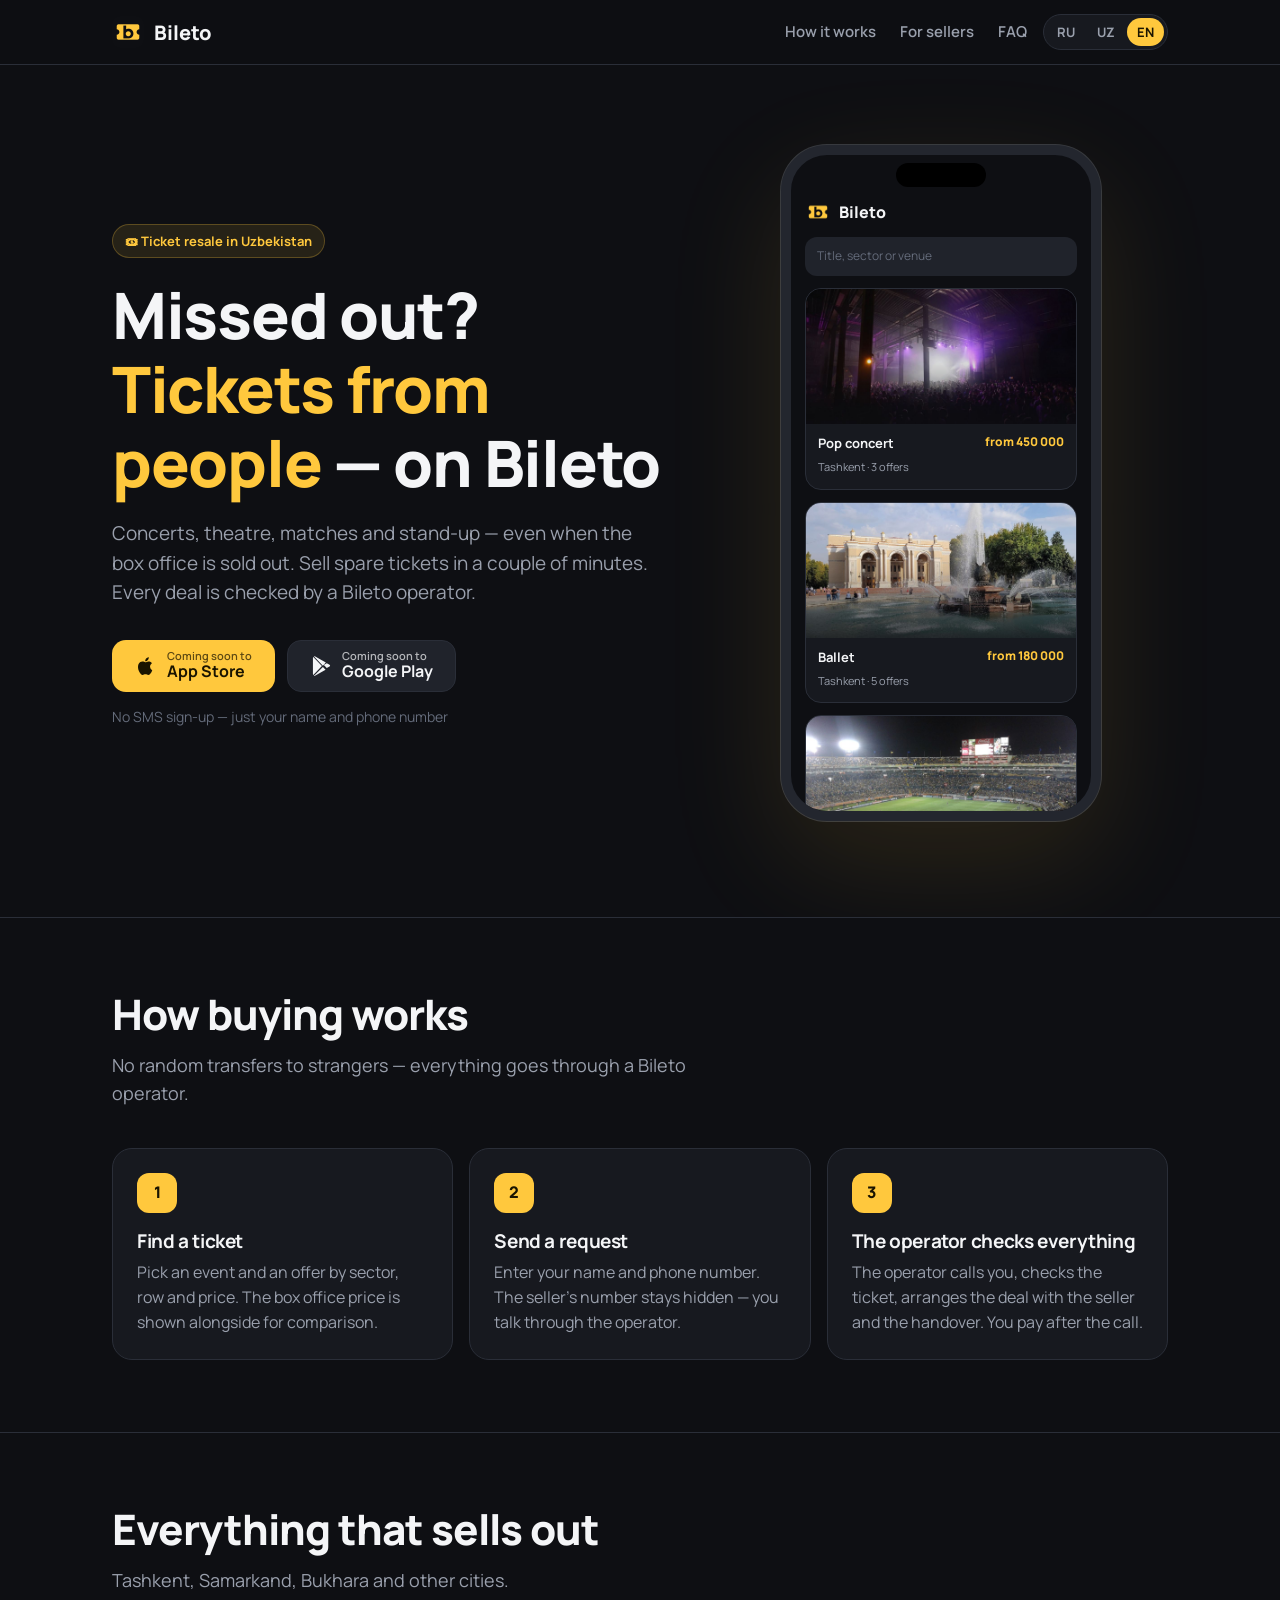
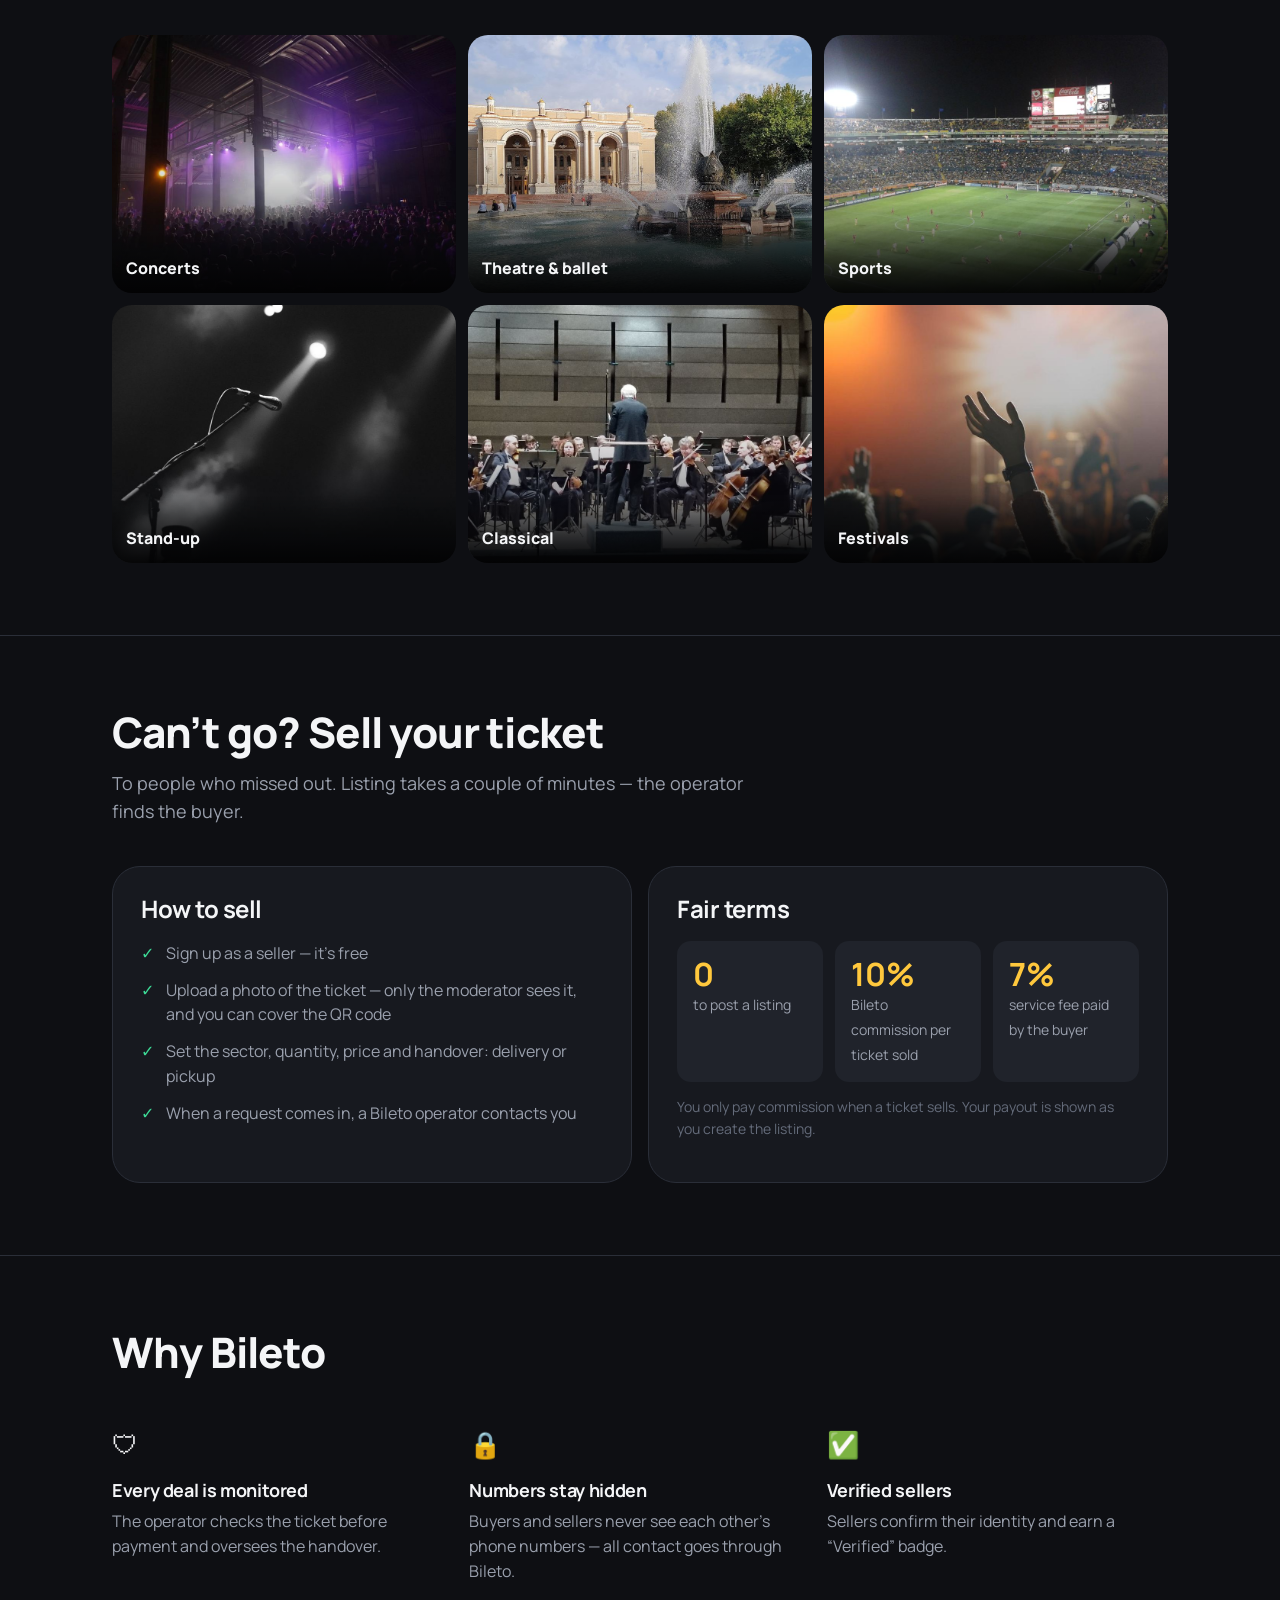
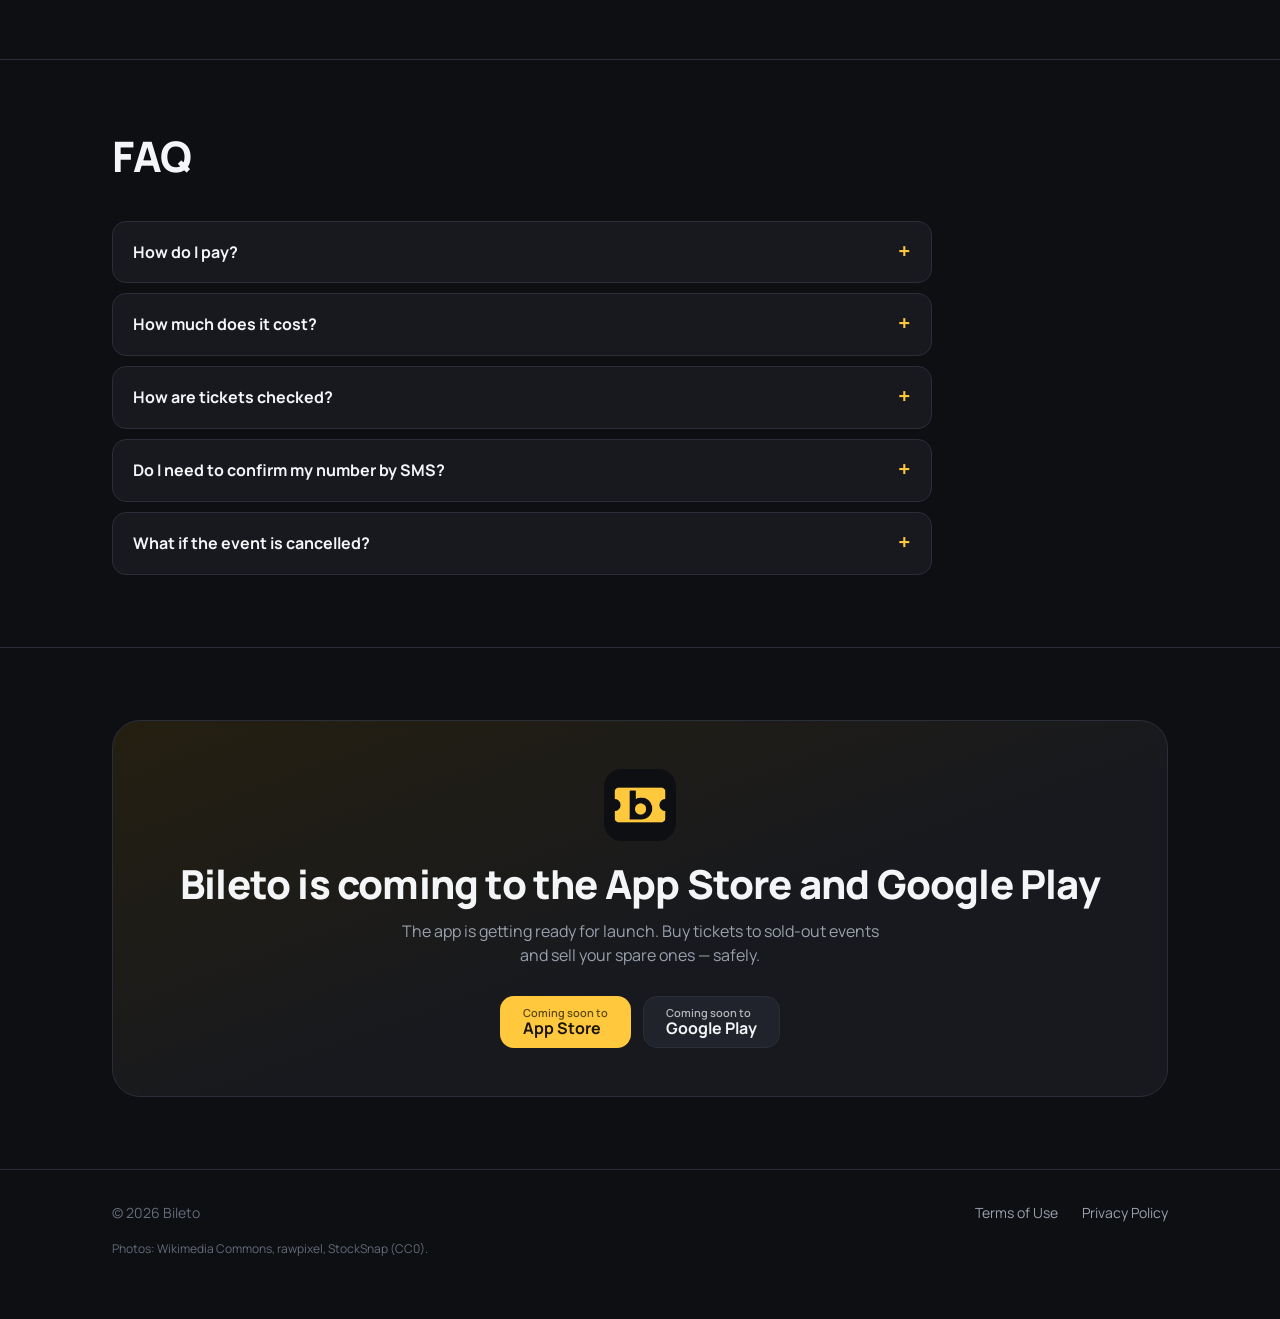
==== index.html @ 77dcf723 "Bileto landing page: RU/UZ/EN, legal pages Co-Authored-By: Claude Opus 5.5 <noreply@anthropic.com>" ====
<!doctype html>
<html lang="ru">
<head>
<meta charset="utf-8">
<meta name="viewport" content="width=device-width, initial-scale=1">
<title>Bileto — билеты от людей на раскупленные события</title>
<meta name="description" content="Bileto — площадка для перепродажи билетов на концерты, спектакли и матчи в Узбекистане. Каждую сделку проверяет оператор.">
<meta name="theme-color" content="#0e0f13">
<meta property="og:title" content="Bileto — билеты от людей">
<meta property="og:description" content="Купите билет на раскупленное событие или продайте лишний. Каждую сделку проверяет оператор Bileto.">
<meta property="og:image" content="assets/icon.png">
<link rel="icon" href="assets/favicon.png">
<link rel="apple-touch-icon" href="assets/logo-256.png">
<link rel="preconnect" href="https://fonts.googleapis.com">
<link rel="preconnect" href="https://fonts.gstatic.com" crossorigin>
<link href="https://fonts.googleapis.com/css2?family=Manrope:wght@500;600;700;800&display=swap" rel="stylesheet">
<link rel="stylesheet" href="styles.css">
</head>
<body>

<header class="nav"><div class="wrap nav-in">
  <a class="brand" href="#"><img src="assets/logo-256.png" alt="" width="32" height="32">Bileto</a>
  <nav class="nav-links">
    <a href="#how" data-i18n="navHow">Как это работает</a>
    <a href="#sell" data-i18n="navSell">Продавцам</a>
    <a href="#faq" data-i18n="navFaq">Вопросы</a>
  </nav>
  <div class="langs" role="group" aria-label="Language">
    <button data-lang="ru">RU</button><button data-lang="uz">UZ</button><button data-lang="en">EN</button>
  </div>
</div></header>

<main>
<div class="hero"><div class="wrap hero-grid">
  <div>
    <span class="eyebrow" data-i18n="eyebrow">🎟 Перепродажа билетов в Узбекистане</span>
    <h1 data-i18n-html="h1">Не успели купить? <em>Билеты от людей</em> — на Bileto</h1>
    <p class="lead" data-i18n="lead">Концерты, спектакли, матчи и стендап — даже когда в кассе sold out. Продавайте лишние билеты за пару минут. Каждую сделку проверяет оператор Bileto.</p>
    <div class="cta-row">
      <a class="btn btn-primary" href="#download">
        <svg viewBox="0 0 24 24" fill="currentColor" aria-hidden="true"><path d="M16.4 12.6c0-2.4 2-3.6 2.1-3.7-1.1-1.7-2.9-1.9-3.5-1.9-1.5-.2-2.9.9-3.7.9-.8 0-1.9-.9-3.2-.8-1.6 0-3.1 1-4 2.4-1.7 3-.4 7.4 1.2 9.8.8 1.2 1.8 2.5 3 2.4 1.2 0 1.7-.8 3.1-.8 1.5 0 1.9.8 3.2.8s2.1-1.2 2.9-2.4c.9-1.4 1.3-2.7 1.3-2.8-.1 0-2.4-.9-2.4-3.9zM14 5.4c.7-.8 1.1-1.9 1-3-1 0-2.1.7-2.8 1.5-.6.7-1.2 1.8-1 2.9 1.1.1 2.1-.6 2.8-1.4z"/></svg>
        <span class="store"><small data-i18n="soon">Скоро в</small>App Store</span>
      </a>
      <a class="btn btn-ghost" href="#download">
        <svg viewBox="0 0 24 24" fill="currentColor" aria-hidden="true"><path d="M3.6 2.3c-.3.3-.4.7-.4 1.3v16.8c0 .5.1 1 .4 1.3l9.4-9.7-9.4-9.7zm10.5 10.8 2.9 3-11.6 6.6c-.5.3-1 .3-1.3.1l10-9.7zm4.2-4.2 3 1.7c.9.5.9 1.4 0 1.9l-3 1.7-3.2-3.3 3.2-2zM4.4 1.6c.4-.2.8-.2 1.3.1L17.3 8.3l-3.2 3.3-9.7-10z"/></svg>
        <span class="store"><small data-i18n="soon">Скоро в</small>Google Play</span>
      </a>
    </div>
    <p class="cta-note" data-i18n="ctaNote">Регистрация без SMS — только имя и номер телефона</p>
  </div>

  <div class="phone" aria-hidden="true">
    <div class="ph-top"><img src="assets/logo-256.png" alt="">Bileto</div>
    <div class="ph-search" data-i18n="phSearch">Название, сектор или площадка</div>
    <div class="ph-card"><img src="assets/covers/pop.jpg" alt=""><div><i data-i18n="phFrom1">от 450 000</i><b data-i18n="phCard1">Поп-концерт</b><span data-i18n="phMeta1">Ташкент · 3 предл.</span></div></div>
    <div class="ph-card"><img src="assets/covers/theatre.jpg" alt=""><div><i data-i18n="phFrom2">от 180 000</i><b data-i18n="phCard2">Балет</b><span data-i18n="phMeta2">Ташкент · 5 предл.</span></div></div>
    <div class="ph-card"><img src="assets/covers/football.jpg" alt=""><div><i data-i18n="phFrom3">от 120 000</i><b data-i18n="phCard3">Футбол</b><span data-i18n="phMeta3">Ташкент · 8 предл.</span></div></div>
  </div>
</div></div>

<section id="how"><div class="wrap">
  <div class="sec-head">
    <h2 data-i18n="howTitle">Как проходит покупка</h2>
    <p data-i18n="howText">Никаких переводов незнакомцам наугад — всё через оператора Bileto.</p>
  </div>
  <div class="steps">
    <div class="step"><h3 data-i18n="s1t">Найдите билет</h3><p data-i18n="s1p">Выберите событие и предложение по сектору, ряду и цене. Цена в кассе показана рядом — для сравнения.</p></div>
    <div class="step"><h3 data-i18n="s2t">Оставьте заявку</h3><p data-i18n="s2p">Укажите имя и номер телефона. Номер продавца скрыт — связь идёт через оператора.</p></div>
    <div class="step"><h3 data-i18n="s3t">Оператор всё проверит</h3><p data-i18n="s3p">Оператор позвонит, проверит билет, договорится с продавцом и организует передачу. Оплата — после звонка.</p></div>
  </div>
</div></section>

<section><div class="wrap">
  <div class="sec-head">
    <h2 data-i18n="evTitle">Всё, на что раскупают билеты</h2>
    <p data-i18n="evText">Ташкент, Самарканд, Бухара и другие города.</p>
  </div>
  <div class="events">
    <div class="ev"><img src="assets/covers/pop.jpg" alt="" loading="lazy"><span data-i18n="ev1">Концерты</span></div>
    <div class="ev"><img src="assets/covers/theatre.jpg" alt="" loading="lazy"><span data-i18n="ev2">Театр и балет</span></div>
    <div class="ev"><img src="assets/covers/football.jpg" alt="" loading="lazy"><span data-i18n="ev3">Спорт</span></div>
    <div class="ev"><img src="assets/covers/standup.jpg" alt="" loading="lazy"><span data-i18n="ev4">Стендап</span></div>
    <div class="ev"><img src="assets/covers/orchestra.jpg" alt="" loading="lazy"><span data-i18n="ev5">Классика</span></div>
    <div class="ev"><img src="assets/covers/festival.jpg" alt="" loading="lazy"><span data-i18n="ev6">Фестивали</span></div>
  </div>
</div></section>

<section id="sell"><div class="wrap">
  <div class="sec-head">
    <h2 data-i18n="sellTitle">Не можете пойти? Продайте билет</h2>
    <p data-i18n="sellText">Тем, кто не успел купить. Объявление — за пару минут, покупателей найдёт оператор.</p>
  </div>
  <div class="split">
    <div class="panel">
      <h3 data-i18n="sellHow">Как продать</h3>
      <ul class="checks">
        <li data-i18n="c1">Зарегистрируйтесь с ролью «продавец» — это бесплатно</li>
        <li data-i18n="c2">Загрузите фото билета — его видит только модератор, QR-код можно закрыть</li>
        <li data-i18n="c3">Укажите сектор, количество, цену и способ передачи: доставка или самовывоз</li>
        <li data-i18n="c4">Когда придёт заявка, оператор Bileto свяжется с вами</li>
      </ul>
    </div>
    <div class="panel">
      <h3 data-i18n="feeTitle">Честные условия</h3>
      <div class="fees">
        <div class="fee"><b>0</b><span data-i18n="fee0">за размещение объявления</span></div>
        <div class="fee"><b>10%</b><span data-i18n="fee1">комиссия Bileto с проданного билета</span></div>
        <div class="fee"><b>7%</b><span data-i18n="fee2">сервисный сбор с покупателя</span></div>
      </div>
      <p class="cta-note" data-i18n="feeNote">Комиссию платите, только если билет продан. Сумму к получению видно сразу при создании объявления.</p>
    </div>
  </div>
</div></section>

<section><div class="wrap">
  <div class="sec-head"><h2 data-i18n="trustTitle">Почему Bileto</h2></div>
  <div class="trust">
    <div><div class="ic">🛡</div><h3 data-i18n="t1t">Каждая сделка под контролем</h3><p data-i18n="t1p">Оператор проверяет билет до оплаты и сопровождает передачу.</p></div>
    <div><div class="ic">🔒</div><h3 data-i18n="t2t">Номера скрыты</h3><p data-i18n="t2p">Покупатель и продавец не видят телефоны друг друга — связь только через Bileto.</p></div>
    <div><div class="ic">✅</div><h3 data-i18n="t3t">Проверенные продавцы</h3><p data-i18n="t3p">Продавцы подтверждают личность и получают значок «Проверен».</p></div>
  </div>
</div></section>

<section id="faq"><div class="wrap">
  <div class="sec-head"><h2 data-i18n="faqTitle">Частые вопросы</h2></div>
  <div class="faq">
    <details><summary data-i18n="q1">Как оплатить билет?</summary><p data-i18n="a1">Оплата — вне приложения, после звонка оператора. Он сообщит сумму и способ оплаты.</p></details>
    <details><summary data-i18n="q2">Сколько стоит покупка?</summary><p data-i18n="a2">Цена билета, которую указал продавец, плюс сервисный сбор 7%. Итоговая сумма видна до отправки заявки.</p></details>
    <details><summary data-i18n="q3">Как билет проверяют?</summary><p data-i18n="a3">Продавец загружает фото билета для модератора, а оператор проверяет билет по каждой заявке до оплаты.</p></details>
    <details><summary data-i18n="q4">Нужно ли подтверждать номер по SMS?</summary><p data-i18n="a4">Нет. Для регистрации достаточно имени, номера телефона и роли — покупатель или продавец.</p></details>
    <details><summary data-i18n="q5">Что если событие отменят?</summary><p data-i18n="a5">За проведение, перенос и отмену мероприятия отвечает организатор. Подробности — в пользовательском соглашении.</p></details>
  </div>
</div></section>

<section id="download" class="final"><div class="wrap">
  <div class="panel">
    <img src="assets/logo-256.png" alt="">
    <h2 data-i18n="finalTitle">Bileto скоро в App Store и Google Play</h2>
    <p data-i18n="finalText">Приложение готовится к запуску. Покупайте билеты на раскупленные события и продавайте лишние — безопасно.</p>
    <div class="cta-row">
      <span class="btn btn-primary"><span class="store"><small data-i18n="soon">Скоро в</small>App Store</span></span>
      <span class="btn btn-ghost"><span class="store"><small data-i18n="soon">Скоро в</small>Google Play</span></span>
    </div>
  </div>
</div></section>
</main>

<footer><div class="wrap">
  <div class="foot">
    <span>© <span id="year">2026</span> Bileto</span>
    <span class="sp"></span>
    <a data-legal="terms" href="legal/terms.ru.html" data-i18n="terms">Пользовательское соглашение</a>
    <a data-legal="privacy" href="legal/privacy.ru.html" data-i18n="privacy">Политика конфиденциальности</a>
  </div>
  <p class="credits" data-i18n="credits">Фото: Wikimedia Commons, rawpixel, StockSnap (CC0).</p>
</div></footer>

<script src="i18n.js"></script>
</body>
</html>
---- styles.css ----
:root {
  --bg: #0e0f13;
  --surface: #17191f;
  --surface2: #20232b;
  --border: #2a2e38;
  --text: #f4f5f7;
  --dim: #9aa0ad;
  --muted: #646b7a;
  --accent: #ffc83d;
  --accent-text: #1a1400;
  --green: #3ddc97;
  --r-md: 14px;
  --r-lg: 20px;
  --r-xl: 28px;
  color-scheme: dark;
}

* { box-sizing: border-box; }
html { scroll-behavior: smooth; }
body {
  margin: 0;
  background: var(--bg);
  color: var(--text);
  font: 16px/1.55 'Manrope', system-ui, -apple-system, 'Segoe UI', Roboto, sans-serif;
  -webkit-font-smoothing: antialiased;
}
img { max-width: 100%; display: block; }
a { color: inherit; }
h1, h2, h3 { line-height: 1.15; margin: 0; letter-spacing: -0.02em; }

.wrap { width: 100%; max-width: 1120px; margin: 0 auto; padding: 0 16px; }
@media (min-width: 720px) { .wrap { padding: 0 32px; } }

/* nav */
.nav {
  position: sticky; top: 0; z-index: 10;
  background: rgba(14, 15, 19, 0.82);
  backdrop-filter: saturate(140%) blur(14px);
  -webkit-backdrop-filter: saturate(140%) blur(14px);
  border-bottom: 1px solid var(--border);
}
.nav-in { display: flex; align-items: center; gap: 16px; height: 64px; }
.brand { display: flex; align-items: center; gap: 10px; font-weight: 800; font-size: 20px; text-decoration: none; }
.brand img { width: 32px; height: 32px; border-radius: 8px; }
.nav-links { display: none; gap: 24px; margin-left: auto; }
.nav-links a { color: var(--dim); text-decoration: none; font-weight: 600; font-size: 15px; }
.nav-links a:hover { color: var(--text); }
.langs { display: flex; gap: 2px; margin-left: auto; background: var(--surface); border: 1px solid var(--border); border-radius: 999px; padding: 3px; }
.nav-links + .langs { margin-left: 0; }
.langs a, .langs button {
  font: inherit; font-size: 13px; font-weight: 700; color: var(--dim);
  background: none; border: 0; border-radius: 999px; padding: 4px 10px; cursor: pointer; text-decoration: none;
}
.langs [aria-current], .langs [aria-pressed='true'] { background: var(--accent); color: var(--accent-text); }
@media (min-width: 860px) { .nav-links { display: flex; } }

/* buttons */
.btn {
  display: inline-flex; align-items: center; justify-content: center; gap: 10px;
  min-height: 52px; padding: 0 22px; border-radius: var(--r-md);
  font-weight: 700; font-size: 16px; text-decoration: none; border: 1px solid transparent;
}
.btn-primary { background: var(--accent); color: var(--accent-text); }
.btn-primary:hover { filter: brightness(1.06); }
.btn-ghost { background: var(--surface2); color: var(--text); border-color: var(--border); }
.btn small { display: block; font-size: 11px; font-weight: 600; opacity: 0.7; line-height: 1.1; }
.btn .store { text-align: left; line-height: 1.2; }
.btn svg { width: 22px; height: 22px; flex: none; }

/* hero */
.hero { padding: 48px 0 64px; overflow: hidden; }
.hero-grid { display: grid; gap: 48px; align-items: center; }
@media (min-width: 900px) { .hero { padding: 80px 0 96px; } .hero-grid { grid-template-columns: 1.1fr 0.9fr; } }
.eyebrow {
  display: inline-flex; align-items: center; gap: 8px;
  font-size: 13px; font-weight: 700; color: var(--accent);
  background: rgba(255, 200, 61, 0.1); border: 1px solid rgba(255, 200, 61, 0.25);
  padding: 6px 12px; border-radius: 999px; margin-bottom: 20px;
}
.hero h1 { font-size: clamp(36px, 6.4vw, 64px); font-weight: 800; }
.hero h1 em { font-style: normal; color: var(--accent); }
.lead { color: var(--dim); font-size: clamp(17px, 2vw, 19px); margin: 20px 0 32px; max-width: 34em; }
.cta-row { display: flex; flex-wrap: wrap; gap: 12px; }
.cta-note { color: var(--muted); font-size: 14px; margin-top: 14px; }

/* phone mockup */
.phone {
  width: min(320px, 86vw); margin: 0 auto; aspect-ratio: 9 / 19;
  background: var(--bg); border: 10px solid #23262e; border-radius: 46px;
  box-shadow: 0 40px 120px rgba(255, 200, 61, 0.12), 0 0 0 1px #33373f;
  padding: 18px 14px; display: flex; flex-direction: column; gap: 12px; overflow: hidden; position: relative;
}
.phone::before { content: ''; position: absolute; top: 8px; left: 50%; translate: -50% 0; width: 90px; height: 24px; background: #000; border-radius: 99px; }
.ph-top { display: flex; align-items: center; gap: 8px; margin-top: 26px; font-weight: 800; }
.ph-top img { width: 26px; height: 26px; border-radius: 7px; }
.ph-search { background: var(--surface2); border-radius: 12px; padding: 10px 12px; font-size: 12px; color: var(--muted); }
.ph-card { border-radius: 16px; overflow: hidden; background: var(--surface); border: 1px solid var(--border); flex: none; }
.ph-card img { aspect-ratio: 16 / 8; object-fit: cover; width: 100%; }
.ph-card div { padding: 9px 12px 11px; }
.ph-card b { display: block; font-size: 13px; }
.ph-card span { font-size: 11px; color: var(--dim); }
.ph-card i { font-style: normal; color: var(--accent); font-weight: 800; font-size: 12px; float: right; }

/* sections */
section { padding: 72px 0; border-top: 1px solid var(--border); }
.sec-head { max-width: 640px; margin-bottom: 40px; }
.sec-head h2 { font-size: clamp(28px, 4vw, 42px); font-weight: 800; }
.sec-head p { color: var(--dim); font-size: 18px; margin: 14px 0 0; }

.steps { display: grid; gap: 16px; counter-reset: s; }
@media (min-width: 760px) { .steps { grid-template-columns: repeat(3, 1fr); } }
.step { background: var(--surface); border: 1px solid var(--border); border-radius: var(--r-lg); padding: 24px; }
.step::before {
  counter-increment: s; content: counter(s);
  display: grid; place-items: center; width: 40px; height: 40px; border-radius: 12px;
  background: var(--accent); color: var(--accent-text); font-weight: 800; margin-bottom: 18px;
}
.step h3 { font-size: 19px; margin-bottom: 8px; }
.step p { color: var(--dim); margin: 0; }

.split { display: grid; gap: 16px; }
@media (min-width: 860px) { .split { grid-template-columns: 1fr 1fr; } }
.panel { background: var(--surface); border: 1px solid var(--border); border-radius: var(--r-xl); padding: 28px; }
.panel h3 { font-size: 24px; margin-bottom: 18px; }
.checks { list-style: none; padding: 0; margin: 0 0 24px; display: grid; gap: 12px; }
.checks li { display: flex; gap: 12px; color: var(--dim); }
.checks li::before { content: '✓'; color: var(--green); font-weight: 800; flex: none; }
.fees { display: flex; gap: 12px; flex-wrap: wrap; }
.fee { flex: 1 1 140px; background: var(--surface2); border-radius: var(--r-md); padding: 16px; }
.fee b { display: block; font-size: 32px; color: var(--accent); line-height: 1.1; }
.fee span { color: var(--dim); font-size: 14px; }

.events { display: grid; gap: 12px; grid-template-columns: repeat(2, 1fr); }
@media (min-width: 760px) { .events { grid-template-columns: repeat(3, 1fr); } }
.ev { position: relative; border-radius: var(--r-lg); overflow: hidden; aspect-ratio: 4 / 3; background: var(--surface2); }
.ev img { width: 100%; height: 100%; object-fit: cover; }
.ev span {
  position: absolute; inset: auto 0 0 0; padding: 32px 14px 12px; font-weight: 800;
  background: linear-gradient(transparent, rgba(0, 0, 0, 0.8));
}

.trust { display: grid; gap: 16px; }
@media (min-width: 760px) { .trust { grid-template-columns: repeat(3, 1fr); } }
.trust div { padding: 4px 0; }
.trust h3 { font-size: 18px; margin-bottom: 8px; }
.trust p { color: var(--dim); margin: 0; }
.trust .ic { font-size: 26px; margin-bottom: 12px; }

.faq { display: grid; gap: 10px; max-width: 820px; }
.faq details { background: var(--surface); border: 1px solid var(--border); border-radius: var(--r-md); padding: 0 20px; }
.faq summary { cursor: pointer; font-weight: 700; padding: 18px 0; list-style: none; display: flex; justify-content: space-between; gap: 16px; }
.faq summary::after { content: '+'; color: var(--accent); font-size: 22px; line-height: 1; }
.faq details[open] summary::after { content: '−'; }
.faq summary::-webkit-details-marker { display: none; }
.faq p { color: var(--dim); margin: 0 0 18px; }

.final { text-align: center; }
.final .panel { padding: 48px 24px; background: linear-gradient(160deg, #241f10, var(--surface) 60%); }
.final img { width: 72px; height: 72px; border-radius: 18px; margin: 0 auto 20px; }
.final h2 { font-size: clamp(28px, 4vw, 40px); font-weight: 800; }
.final p { color: var(--dim); margin: 12px auto 28px; max-width: 30em; }
.final .cta-row { justify-content: center; }

footer { border-top: 1px solid var(--border); padding: 32px 0 48px; color: var(--muted); font-size: 14px; }
.foot { display: flex; flex-wrap: wrap; gap: 12px 24px; align-items: center; }
.foot a { color: var(--dim); text-decoration: none; }
.foot a:hover { color: var(--text); }
.foot .sp { flex: 1; }
.credits { margin-top: 16px; font-size: 12px; }

/* legal pages */
.legal .nav-in { flex-wrap: wrap; }
.legal-nav { display: flex; gap: 16px; margin-left: auto; }
.legal-nav a { color: var(--dim); text-decoration: none; font-weight: 600; font-size: 14px; }
.legal-nav [aria-current] { color: var(--accent); }
.legal-nav + .langs { margin-left: 0; }
@media (max-width: 560px) { .legal-nav { display: none; } .legal-nav + .langs { margin-left: auto; } }
.doc { max-width: 780px; padding-top: 40px; padding-bottom: 64px; }
.doc h1 { font-size: clamp(28px, 5vw, 40px); margin-bottom: 16px; }
.doc h2 { font-size: 22px; margin: 36px 0 12px; }
.doc p, .doc li { color: #c9cdd6; }
.doc strong { color: var(--text); }
.doc ul { padding-left: 22px; }
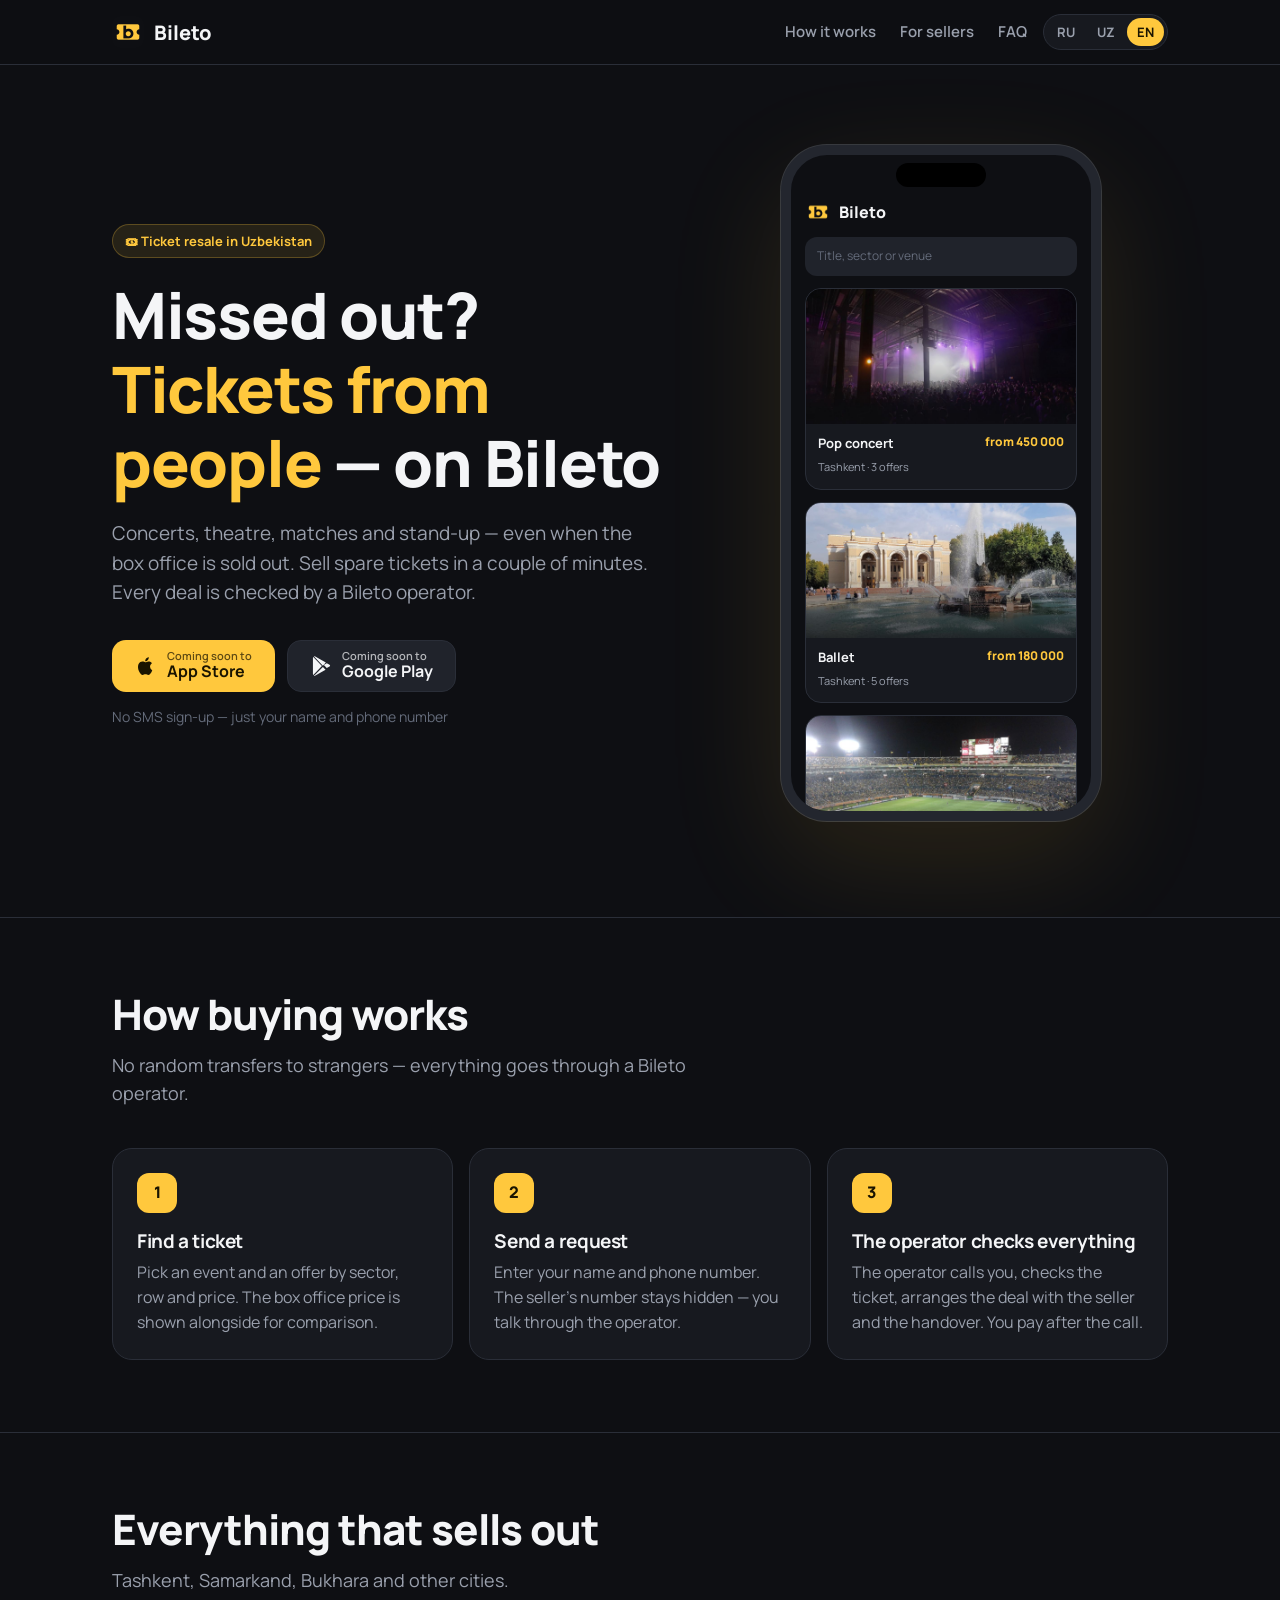
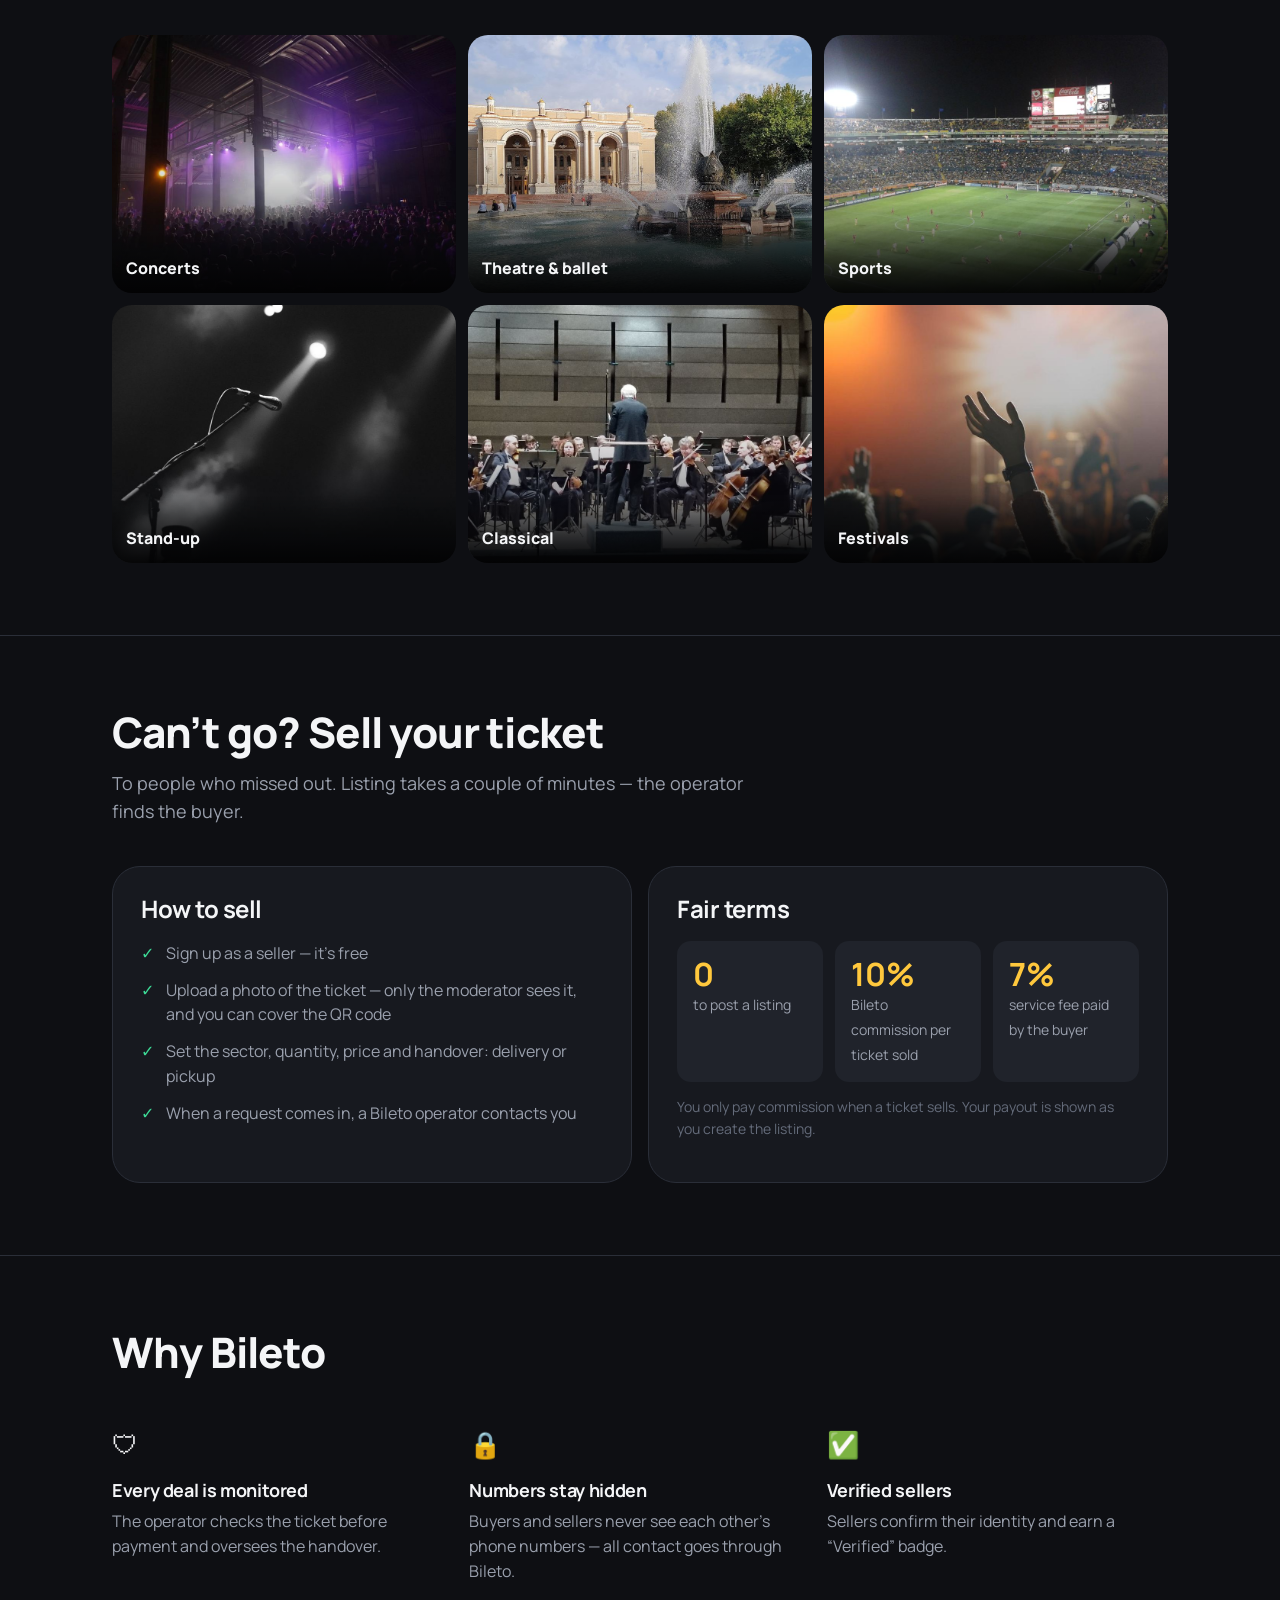
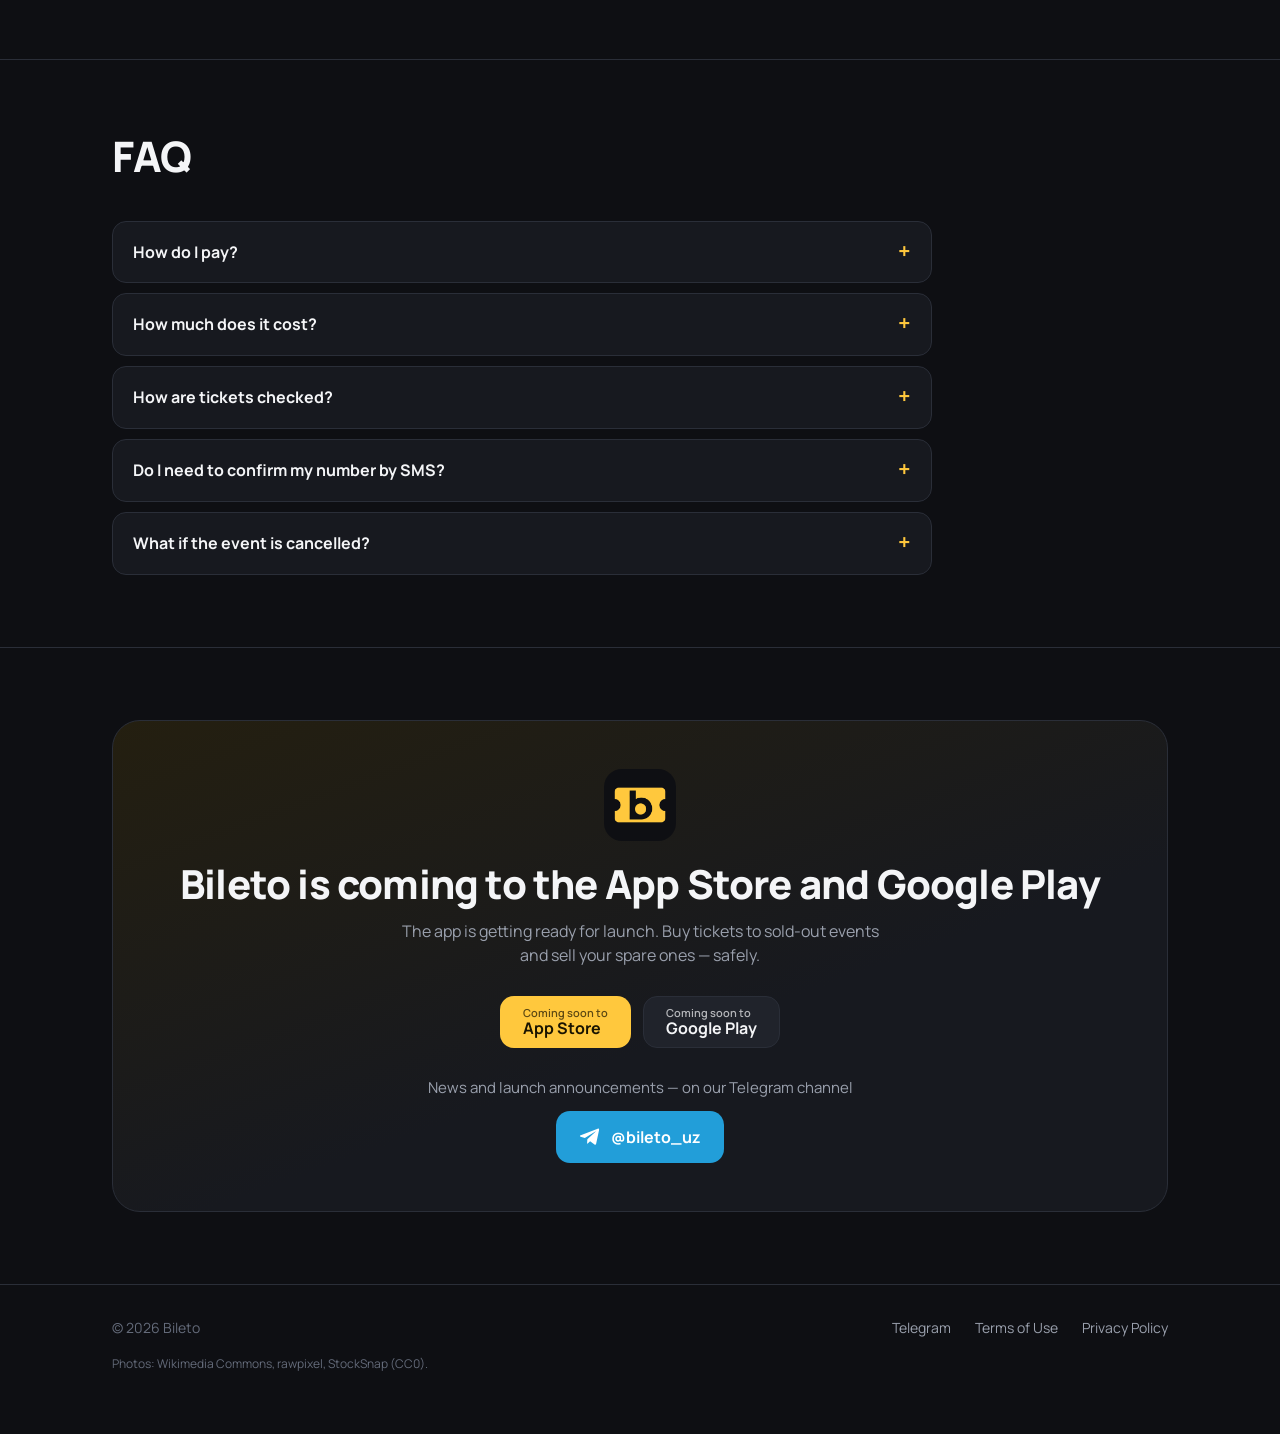
==== commit 0f849b79: "Add Telegram channel @bileto_uz Co-Authored-By: Claude Opus 5.5 <noreply@anthropic.com>" ====
--- a/index.html
+++ b/index.html
@@ -141,6 +141,11 @@
       <span class="btn btn-primary"><span class="store"><small data-i18n="soon">Скоро в</small>App Store</span></span>
       <span class="btn btn-ghost"><span class="store"><small data-i18n="soon">Скоро в</small>Google Play</span></span>
     </div>
+    <p class="tg-note" data-i18n="tgNote">Новости и анонсы запуска — в нашем Telegram-канале</p>
+    <a class="btn btn-tg" href="https://t.me/bileto_uz" target="_blank" rel="noopener">
+      <svg viewBox="0 0 24 24" fill="currentColor" aria-hidden="true"><path d="M21.9 4.3 18.7 19.4c-.2 1-.9 1.3-1.8.8l-4.8-3.6-2.3 2.2c-.3.3-.5.5-1 .5l.3-4.9 8.9-8c.4-.3-.1-.5-.6-.2L6.4 13.1l-4.7-1.5c-1-.3-1-1 .2-1.5L20.4 2.9c.9-.3 1.6.2 1.5 1.4z"/></svg>
+      @bileto_uz
+    </a>
   </div>
 </div></section>
 </main>
@@ -149,6 +154,7 @@
   <div class="foot">
     <span>© <span id="year">2026</span> Bileto</span>
     <span class="sp"></span>
+    <a href="https://t.me/bileto_uz" target="_blank" rel="noopener">Telegram</a>
     <a data-legal="terms" href="legal/terms.ru.html" data-i18n="terms">Пользовательское соглашение</a>
     <a data-legal="privacy" href="legal/privacy.ru.html" data-i18n="privacy">Политика конфиденциальности</a>
   </div>
--- a/styles.css
+++ b/styles.css
@@ -181,3 +181,7 @@
 .doc p, .doc li { color: #c9cdd6; }
 .doc strong { color: var(--text); }
 .doc ul { padding-left: 22px; }
+
+.final .tg-note { margin: 28px auto 12px; font-size: 15px; }
+.btn-tg { background: #229ed9; color: #fff; }
+.btn-tg:hover { filter: brightness(1.08); }
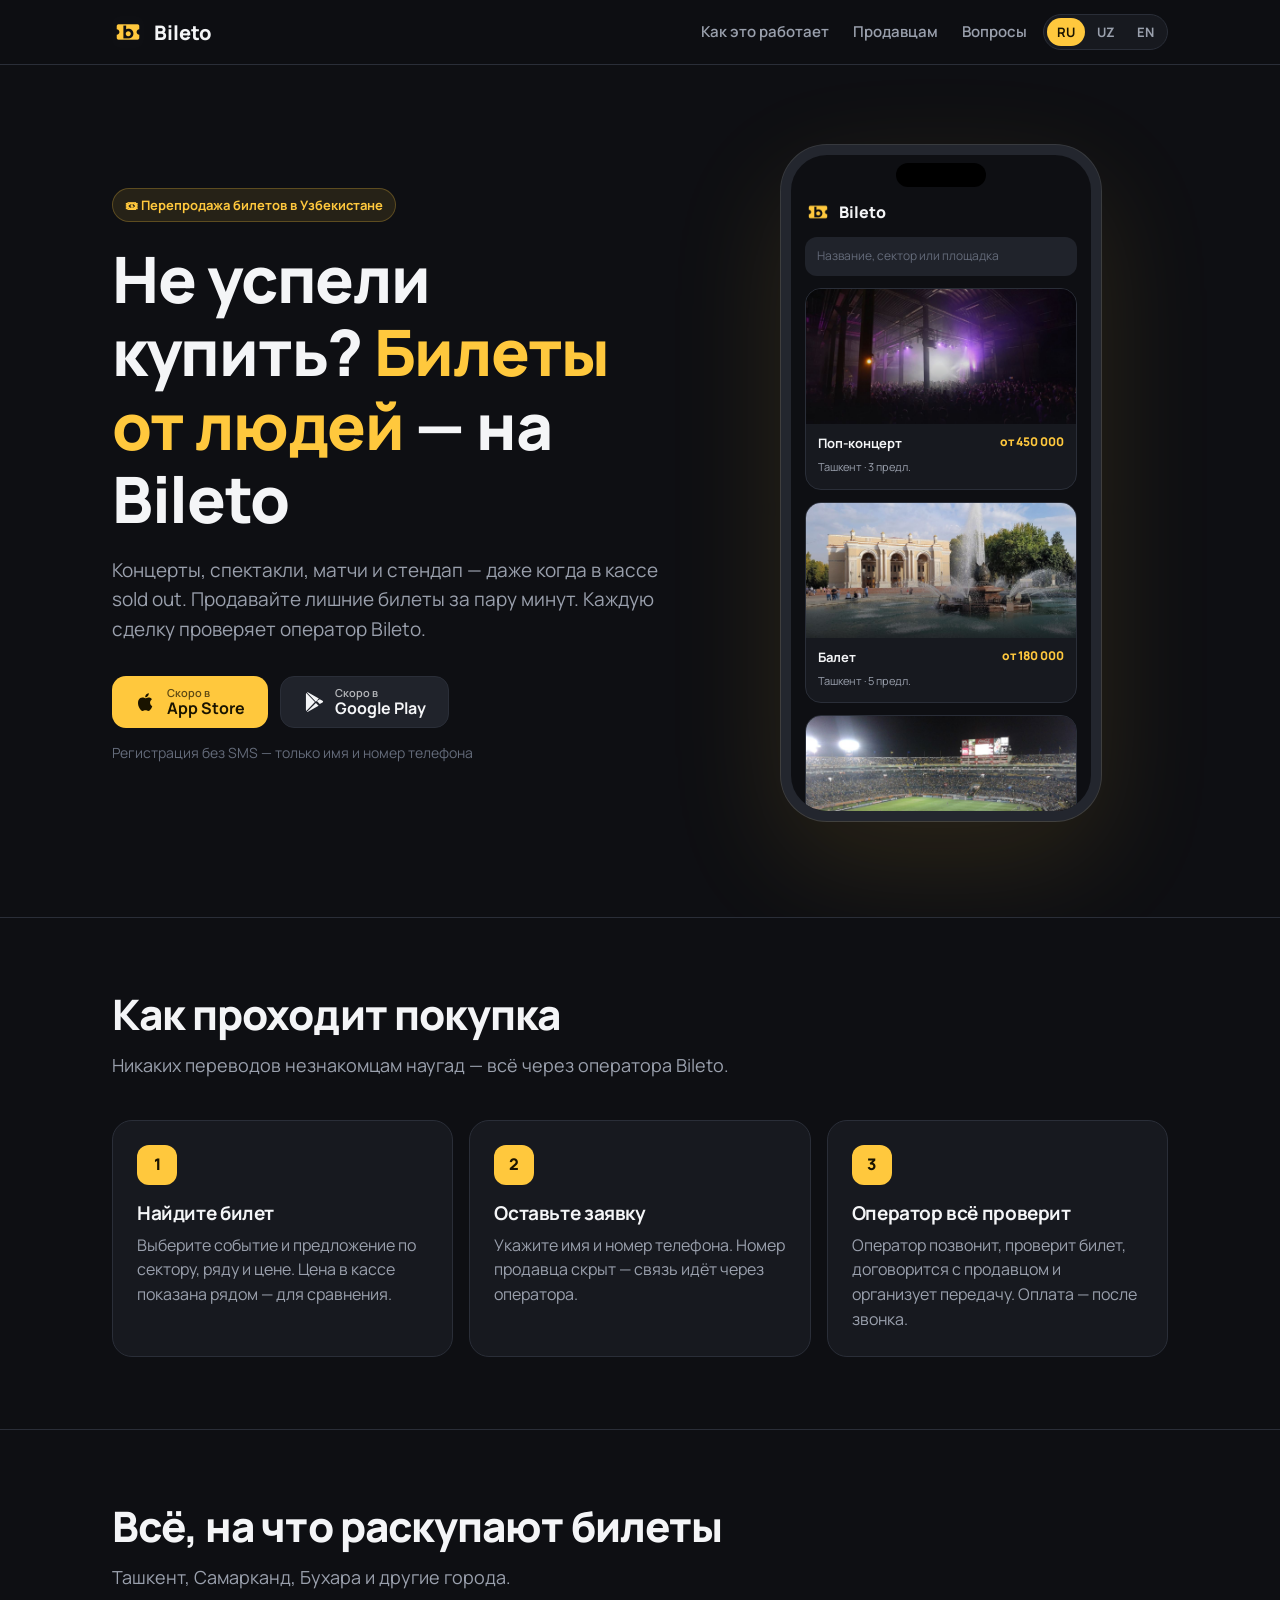
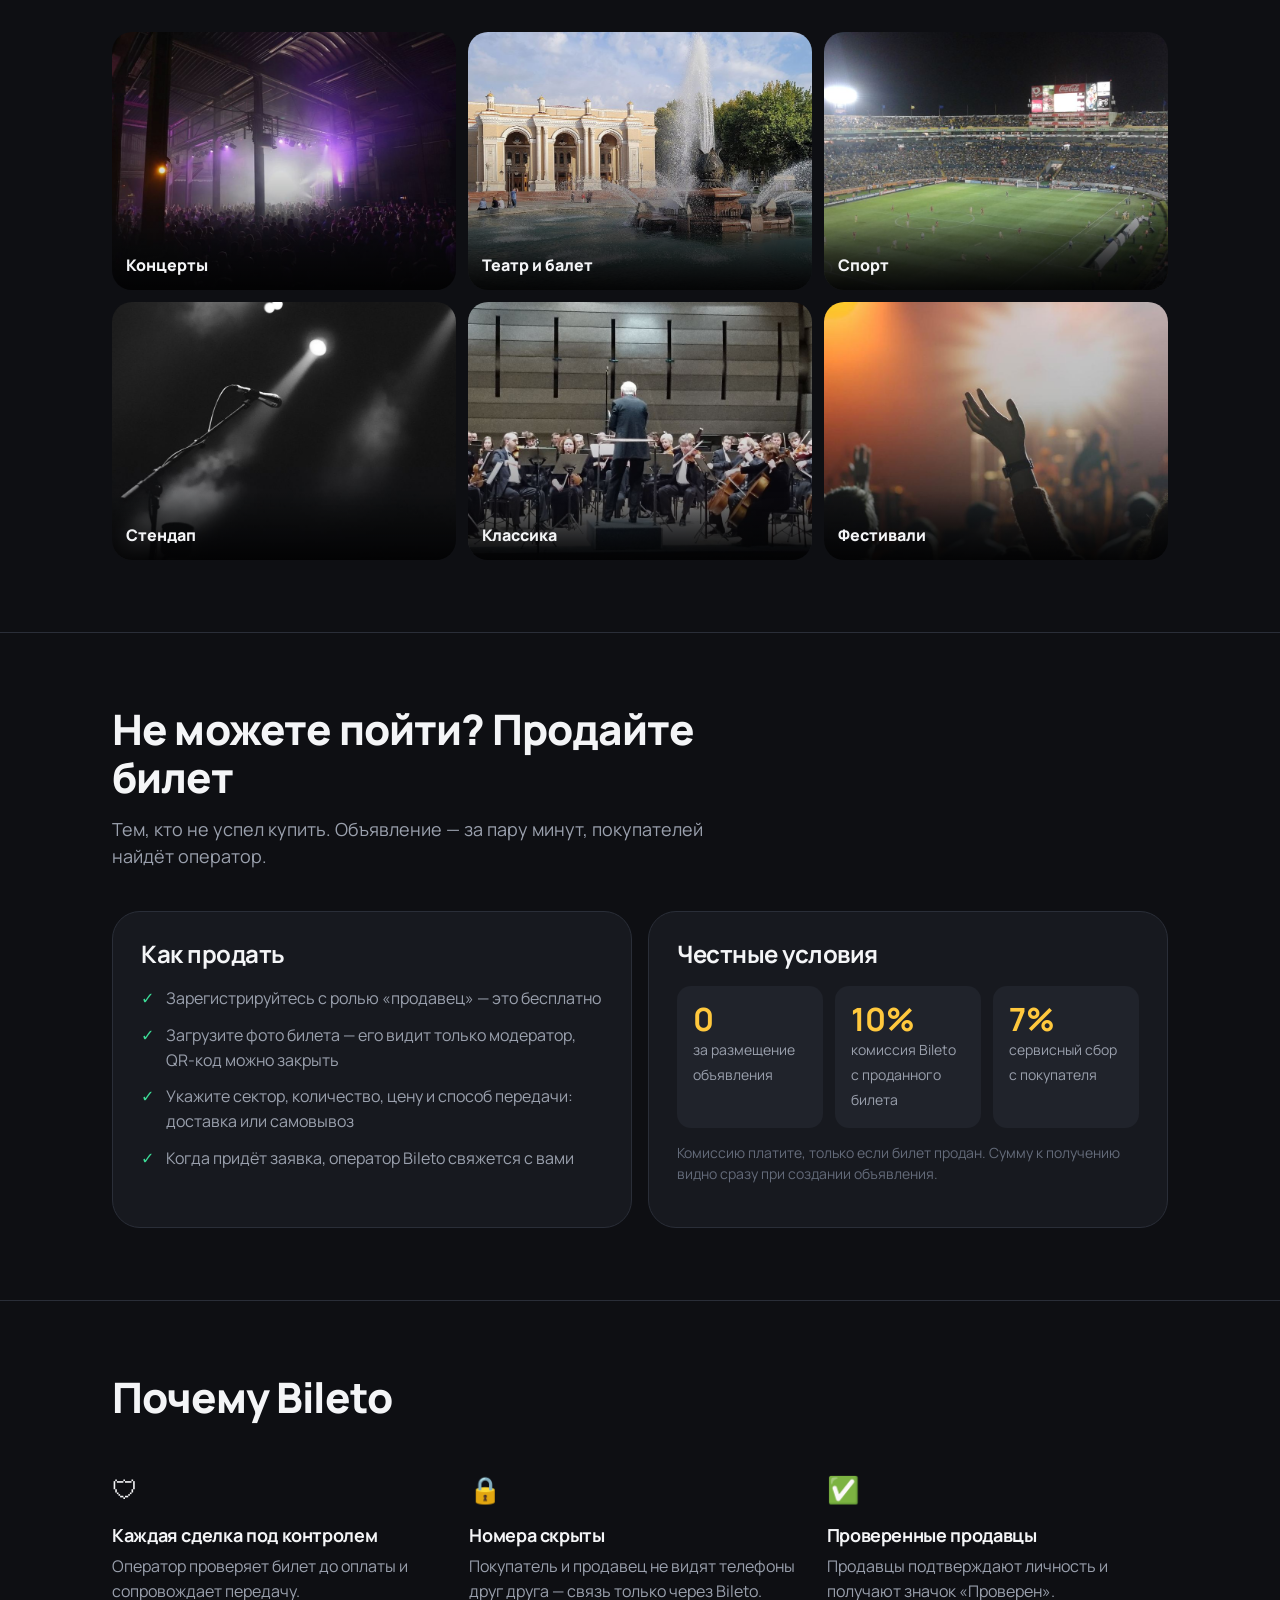
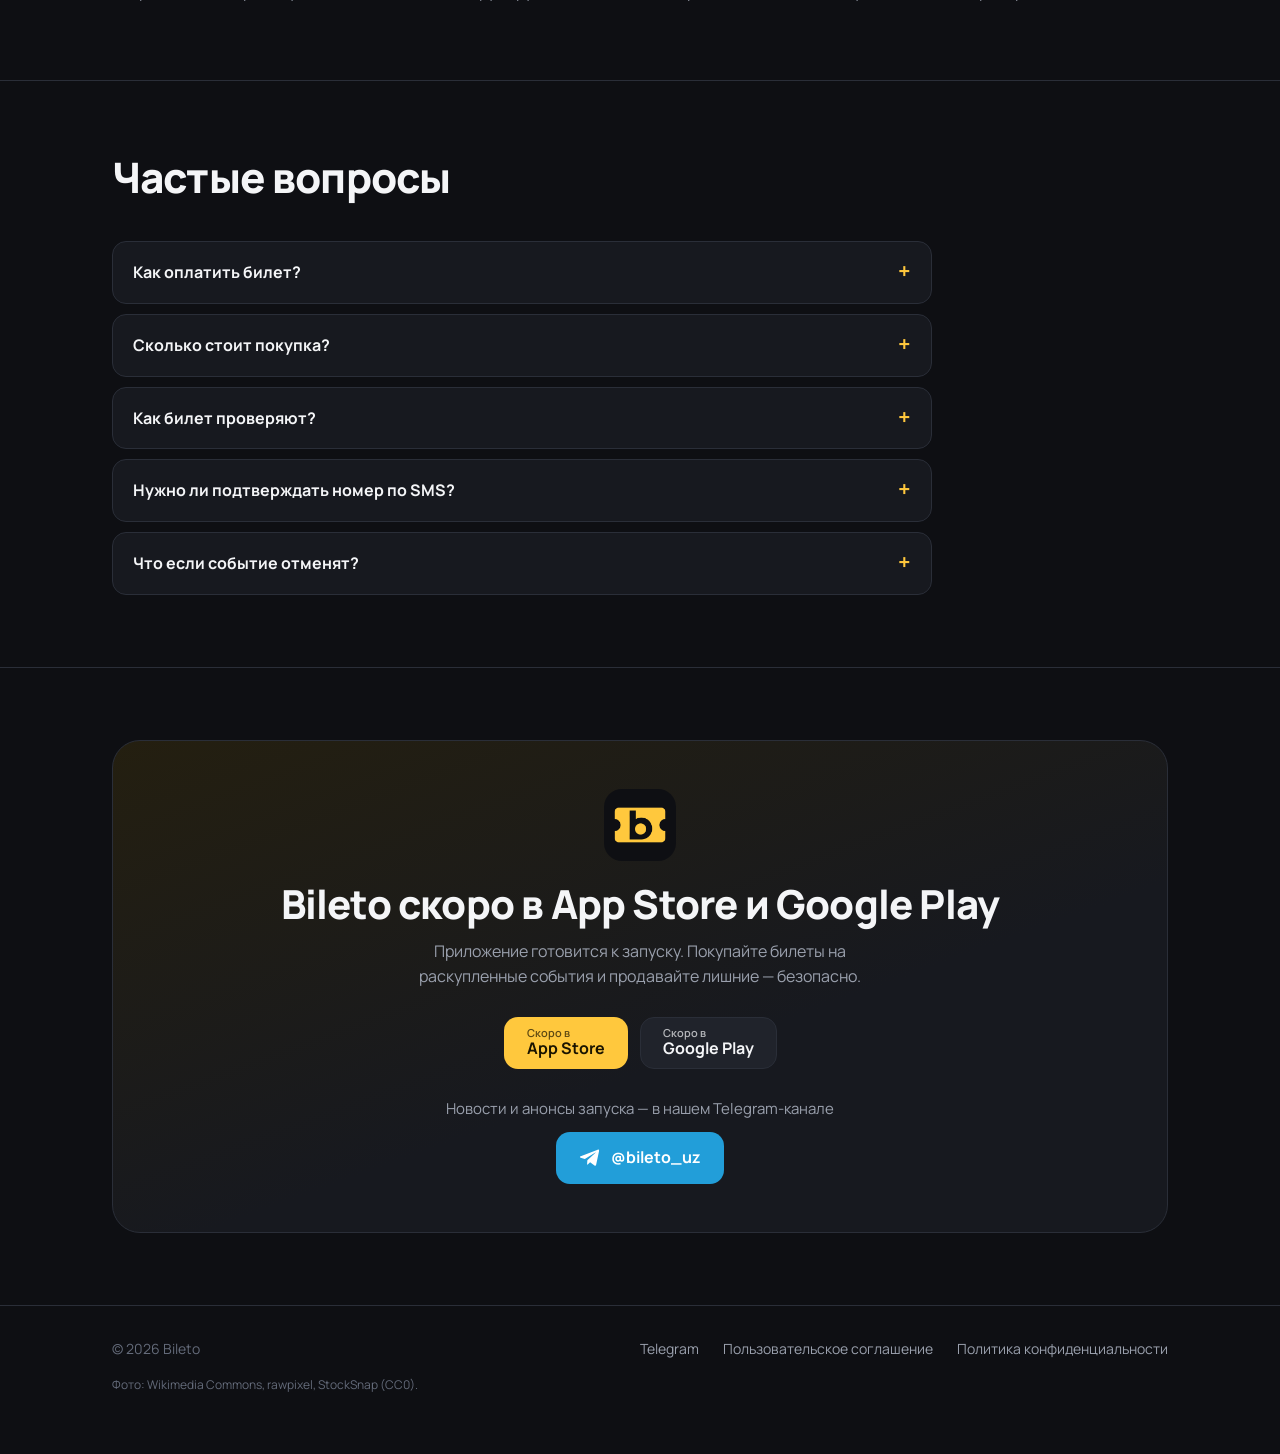
==== commit 6513b1be: "SEO: per-language static pages, hreflang, canonical, OG images, JSON-LD, sitemap, robots Co-Authored" ====
--- a/index.html
+++ b/index.html
@@ -3,12 +3,27 @@
 <head>
 <meta charset="utf-8">
 <meta name="viewport" content="width=device-width, initial-scale=1">
-<title>Bileto — билеты от людей на раскупленные события</title>
-<meta name="description" content="Bileto — площадка для перепродажи билетов на концерты, спектакли и матчи в Узбекистане. Каждую сделку проверяет оператор.">
+<title>Bileto — купить и продать билеты на концерты в Ташкенте и Узбекистане</title>
+<meta name="description" content="Билеты от людей на раскупленные концерты, спектакли и матчи в Ташкенте, Самарканде и Бухаре. Продайте лишний билет за пару минут — каждую сделку проверяет оператор Bileto.">
+<link rel="canonical" href="https://sultonbekovsarvarbek.github.io/bileto-landing/">
+<link rel="alternate" hreflang="ru" href="https://sultonbekovsarvarbek.github.io/bileto-landing/">
+<link rel="alternate" hreflang="uz" href="https://sultonbekovsarvarbek.github.io/bileto-landing/uz/">
+<link rel="alternate" hreflang="en" href="https://sultonbekovsarvarbek.github.io/bileto-landing/en/">
+<link rel="alternate" hreflang="x-default" href="https://sultonbekovsarvarbek.github.io/bileto-landing/">
+<meta property="og:type" content="website">
+<meta property="og:site_name" content="Bileto">
+<meta property="og:url" content="https://sultonbekovsarvarbek.github.io/bileto-landing/">
+<meta property="og:title" content="Bileto — билеты от людей">
+<meta property="og:description" content="Билеты от людей на раскупленные концерты, спектакли и матчи в Ташкенте, Самарканде и Бухаре. Продайте лишний билет за пару минут — каждую сделку проверяет оператор Bileto.">
+<meta property="og:image" content="https://sultonbekovsarvarbek.github.io/bileto-landing/assets/og-ru.png">
+<meta property="og:image:width" content="1200">
+<meta property="og:image:height" content="630">
+<meta property="og:locale" content="ru_RU">
+<meta property="og:locale:alternate" content="uz_UZ">
+<meta property="og:locale:alternate" content="en_US">
+<meta name="twitter:card" content="summary_large_image">
+<script type="application/ld+json">{"@context":"https://schema.org","@graph":[{"@type":"Organization","@id":"https://sultonbekovsarvarbek.github.io/bileto-landing/#org","name":"Bileto","url":"https://sultonbekovsarvarbek.github.io/bileto-landing/","logo":"https://sultonbekovsarvarbek.github.io/bileto-landing/assets/icon.png","sameAs":["https://t.me/bileto_uz"]},{"@type":"WebSite","@id":"https://sultonbekovsarvarbek.github.io/bileto-landing/#website","name":"Bileto","url":"https://sultonbekovsarvarbek.github.io/bileto-landing/","inLanguage":["ru","uz","en"],"publisher":{"@id":"https://sultonbekovsarvarbek.github.io/bileto-landing/#org"}},{"@type":"WebPage","url":"https://sultonbekovsarvarbek.github.io/bileto-landing/","name":"Bileto — купить и продать билеты на концерты в Ташкенте и Узбекистане","description":"Билеты от людей на раскупленные концерты, спектакли и матчи в Ташкенте, Самарканде и Бухаре. Продайте лишний билет за пару минут — каждую сделку проверяет оператор Bileto.","inLanguage":"ru","isPartOf":{"@id":"https://sultonbekovsarvarbek.github.io/bileto-landing/#website"}},{"@type":"FAQPage","inLanguage":"ru","mainEntity":[{"@type":"Question","name":"Как оплатить билет?","acceptedAnswer":{"@type":"Answer","text":"Оплата — вне приложения, после звонка оператора. Он сообщит сумму и способ оплаты."}},{"@type":"Question","name":"Сколько стоит покупка?","acceptedAnswer":{"@type":"Answer","text":"Цена билета, которую указал продавец, плюс сервисный сбор 7%. Итоговая сумма видна до отправки заявки."}},{"@type":"Question","name":"Как билет проверяют?","acceptedAnswer":{"@type":"Answer","text":"Продавец загружает фото билета для модератора, а оператор проверяет билет по каждой заявке до оплаты."}},{"@type":"Question","name":"Нужно ли подтверждать номер по SMS?","acceptedAnswer":{"@type":"Answer","text":"Нет. Для регистрации достаточно имени, номера телефона и роли — покупатель или продавец."}},{"@type":"Question","name":"Что если событие отменят?","acceptedAnswer":{"@type":"Answer","text":"За проведение, перенос и отмену мероприятия отвечает организатор. Подробности — в пользовательском соглашении."}}]}]}</script>
 <meta name="theme-color" content="#0e0f13">
-<meta property="og:title" content="Bileto — билеты от людей">
-<meta property="og:description" content="Купите билет на раскупленное событие или продайте лишний. Каждую сделку проверяет оператор Bileto.">
-<meta property="og:image" content="assets/icon.png">
 <link rel="icon" href="assets/favicon.png">
 <link rel="apple-touch-icon" href="assets/logo-256.png">
 <link rel="preconnect" href="https://fonts.googleapis.com">
@@ -19,15 +34,13 @@
 <body>
 
 <header class="nav"><div class="wrap nav-in">
-  <a class="brand" href="#"><img src="assets/logo-256.png" alt="" width="32" height="32">Bileto</a>
+  <a class="brand" href="./"><img src="assets/logo-256.png" alt="" width="32" height="32">Bileto</a>
   <nav class="nav-links">
     <a href="#how" data-i18n="navHow">Как это работает</a>
     <a href="#sell" data-i18n="navSell">Продавцам</a>
     <a href="#faq" data-i18n="navFaq">Вопросы</a>
   </nav>
-  <div class="langs" role="group" aria-label="Language">
-    <button data-lang="ru">RU</button><button data-lang="uz">UZ</button><button data-lang="en">EN</button>
-  </div>
+  <nav class="langs" aria-label="Language"><a href="./" hreflang="ru" lang="ru" aria-current="page">RU</a><a href="uz/" hreflang="uz" lang="uz">UZ</a><a href="en/" hreflang="en" lang="en">EN</a></nav>
 </div></header>
 
 <main>
@@ -50,11 +63,11 @@
   </div>
 
   <div class="phone" aria-hidden="true">
-    <div class="ph-top"><img src="assets/logo-256.png" alt="">Bileto</div>
+    <div class="ph-top"><img src="assets/logo-256.png" alt="" width="26" height="26">Bileto</div>
     <div class="ph-search" data-i18n="phSearch">Название, сектор или площадка</div>
-    <div class="ph-card"><img src="assets/covers/pop.jpg" alt=""><div><i data-i18n="phFrom1">от 450 000</i><b data-i18n="phCard1">Поп-концерт</b><span data-i18n="phMeta1">Ташкент · 3 предл.</span></div></div>
-    <div class="ph-card"><img src="assets/covers/theatre.jpg" alt=""><div><i data-i18n="phFrom2">от 180 000</i><b data-i18n="phCard2">Балет</b><span data-i18n="phMeta2">Ташкент · 5 предл.</span></div></div>
-    <div class="ph-card"><img src="assets/covers/football.jpg" alt=""><div><i data-i18n="phFrom3">от 120 000</i><b data-i18n="phCard3">Футбол</b><span data-i18n="phMeta3">Ташкент · 8 предл.</span></div></div>
+    <div class="ph-card"><img src="assets/covers/pop.jpg" alt="" width="800" height="450"><div><i data-i18n="phFrom1">от 450 000</i><b data-i18n="phCard1">Поп-концерт</b><span data-i18n="phMeta1">Ташкент · 3 предл.</span></div></div>
+    <div class="ph-card"><img src="assets/covers/theatre.jpg" alt="" width="800" height="450"><div><i data-i18n="phFrom2">от 180 000</i><b data-i18n="phCard2">Балет</b><span data-i18n="phMeta2">Ташкент · 5 предл.</span></div></div>
+    <div class="ph-card"><img src="assets/covers/football.jpg" alt="" width="800" height="450"><div><i data-i18n="phFrom3">от 120 000</i><b data-i18n="phCard3">Футбол</b><span data-i18n="phMeta3">Ташкент · 8 предл.</span></div></div>
   </div>
 </div></div>
 
@@ -76,12 +89,12 @@
     <p data-i18n="evText">Ташкент, Самарканд, Бухара и другие города.</p>
   </div>
   <div class="events">
-    <div class="ev"><img src="assets/covers/pop.jpg" alt="" loading="lazy"><span data-i18n="ev1">Концерты</span></div>
-    <div class="ev"><img src="assets/covers/theatre.jpg" alt="" loading="lazy"><span data-i18n="ev2">Театр и балет</span></div>
-    <div class="ev"><img src="assets/covers/football.jpg" alt="" loading="lazy"><span data-i18n="ev3">Спорт</span></div>
-    <div class="ev"><img src="assets/covers/standup.jpg" alt="" loading="lazy"><span data-i18n="ev4">Стендап</span></div>
-    <div class="ev"><img src="assets/covers/orchestra.jpg" alt="" loading="lazy"><span data-i18n="ev5">Классика</span></div>
-    <div class="ev"><img src="assets/covers/festival.jpg" alt="" loading="lazy"><span data-i18n="ev6">Фестивали</span></div>
+    <div class="ev"><img src="assets/covers/pop.jpg" alt="" width="800" height="450" loading="lazy" decoding="async"><span data-i18n="ev1">Концерты</span></div>
+    <div class="ev"><img src="assets/covers/theatre.jpg" alt="" width="800" height="450" loading="lazy" decoding="async"><span data-i18n="ev2">Театр и балет</span></div>
+    <div class="ev"><img src="assets/covers/football.jpg" alt="" width="800" height="450" loading="lazy" decoding="async"><span data-i18n="ev3">Спорт</span></div>
+    <div class="ev"><img src="assets/covers/standup.jpg" alt="" width="800" height="450" loading="lazy" decoding="async"><span data-i18n="ev4">Стендап</span></div>
+    <div class="ev"><img src="assets/covers/orchestra.jpg" alt="" width="800" height="450" loading="lazy" decoding="async"><span data-i18n="ev5">Классика</span></div>
+    <div class="ev"><img src="assets/covers/festival.jpg" alt="" width="800" height="450" loading="lazy" decoding="async"><span data-i18n="ev6">Фестивали</span></div>
   </div>
 </div></section>
 
@@ -134,7 +147,7 @@
 
 <section id="download" class="final"><div class="wrap">
   <div class="panel">
-    <img src="assets/logo-256.png" alt="">
+    <img src="assets/logo-256.png" alt="Bileto" width="72" height="72" loading="lazy">
     <h2 data-i18n="finalTitle">Bileto скоро в App Store и Google Play</h2>
     <p data-i18n="finalText">Приложение готовится к запуску. Покупайте билеты на раскупленные события и продавайте лишние — безопасно.</p>
     <div class="cta-row">
@@ -152,15 +165,14 @@
 
 <footer><div class="wrap">
   <div class="foot">
-    <span>© <span id="year">2026</span> Bileto</span>
+    <span>© 2026 Bileto</span>
     <span class="sp"></span>
     <a href="https://t.me/bileto_uz" target="_blank" rel="noopener">Telegram</a>
-    <a data-legal="terms" href="legal/terms.ru.html" data-i18n="terms">Пользовательское соглашение</a>
-    <a data-legal="privacy" href="legal/privacy.ru.html" data-i18n="privacy">Политика конфиденциальности</a>
+    <a href="legal/terms.ru.html" data-i18n="terms">Пользовательское соглашение</a>
+    <a href="legal/privacy.ru.html" data-i18n="privacy">Политика конфиденциальности</a>
   </div>
   <p class="credits" data-i18n="credits">Фото: Wikimedia Commons, rawpixel, StockSnap (CC0).</p>
 </div></footer>
 
-<script src="i18n.js"></script>
 </body>
 </html>
--- a/styles.css
+++ b/styles.css
@@ -95,7 +95,7 @@
 .ph-top img { width: 26px; height: 26px; border-radius: 7px; }
 .ph-search { background: var(--surface2); border-radius: 12px; padding: 10px 12px; font-size: 12px; color: var(--muted); }
 .ph-card { border-radius: 16px; overflow: hidden; background: var(--surface); border: 1px solid var(--border); flex: none; }
-.ph-card img { aspect-ratio: 16 / 8; object-fit: cover; width: 100%; }
+.ph-card img { aspect-ratio: 16 / 8; object-fit: cover; width: 100%; height: auto; }
 .ph-card div { padding: 9px 12px 11px; }
 .ph-card b { display: block; font-size: 13px; }
 .ph-card span { font-size: 11px; color: var(--dim); }
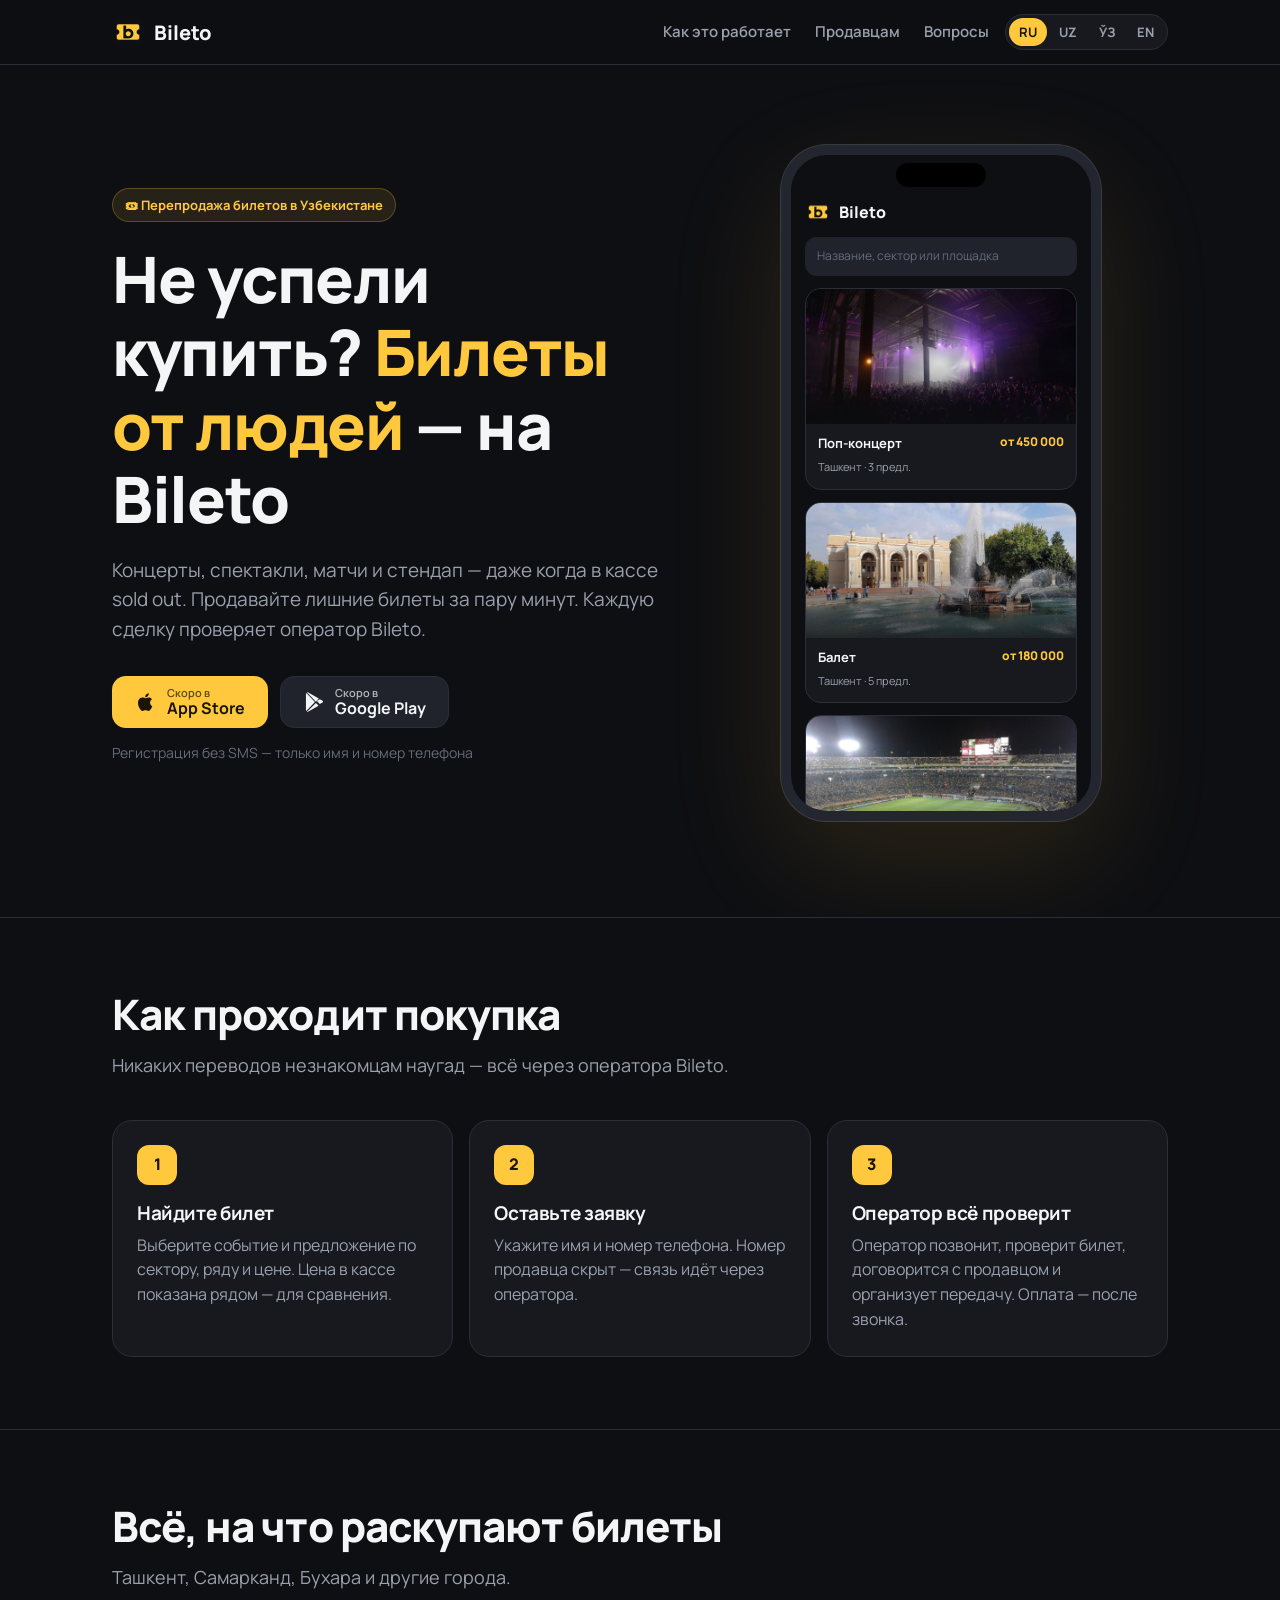
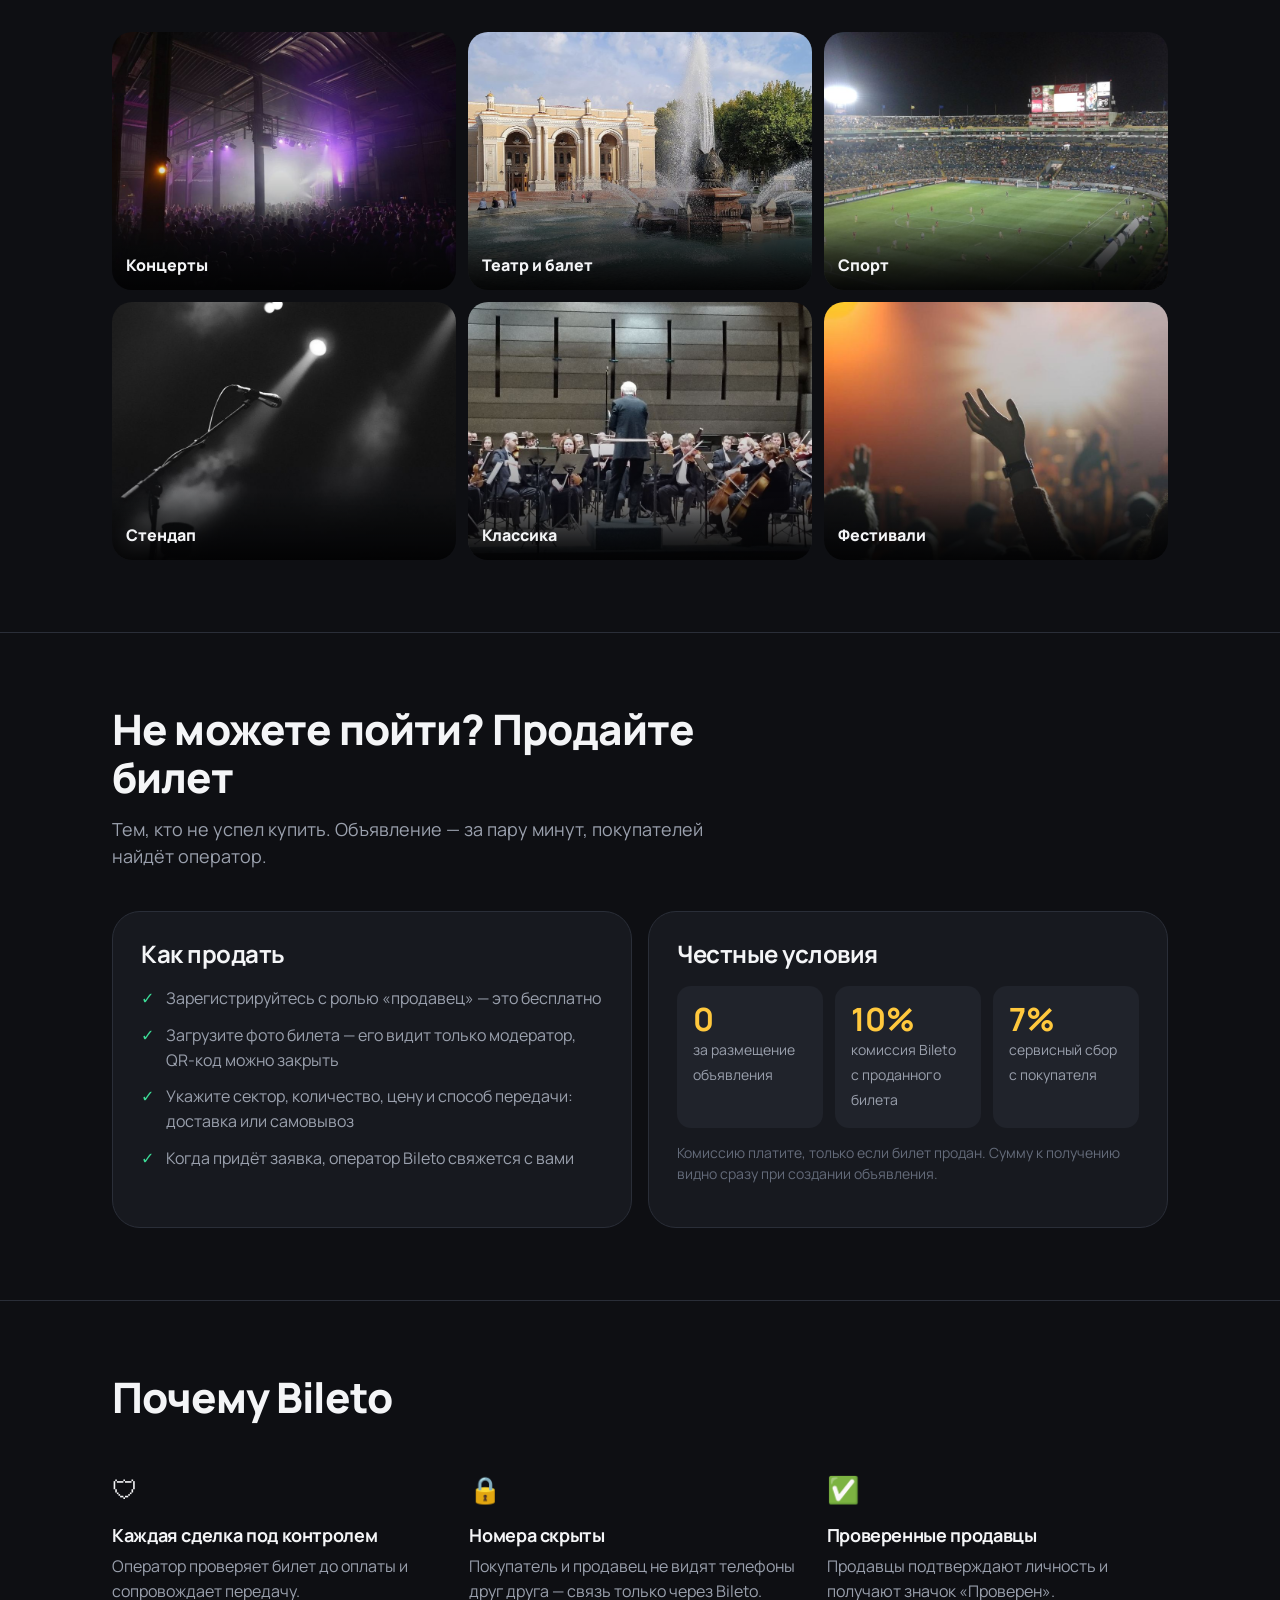
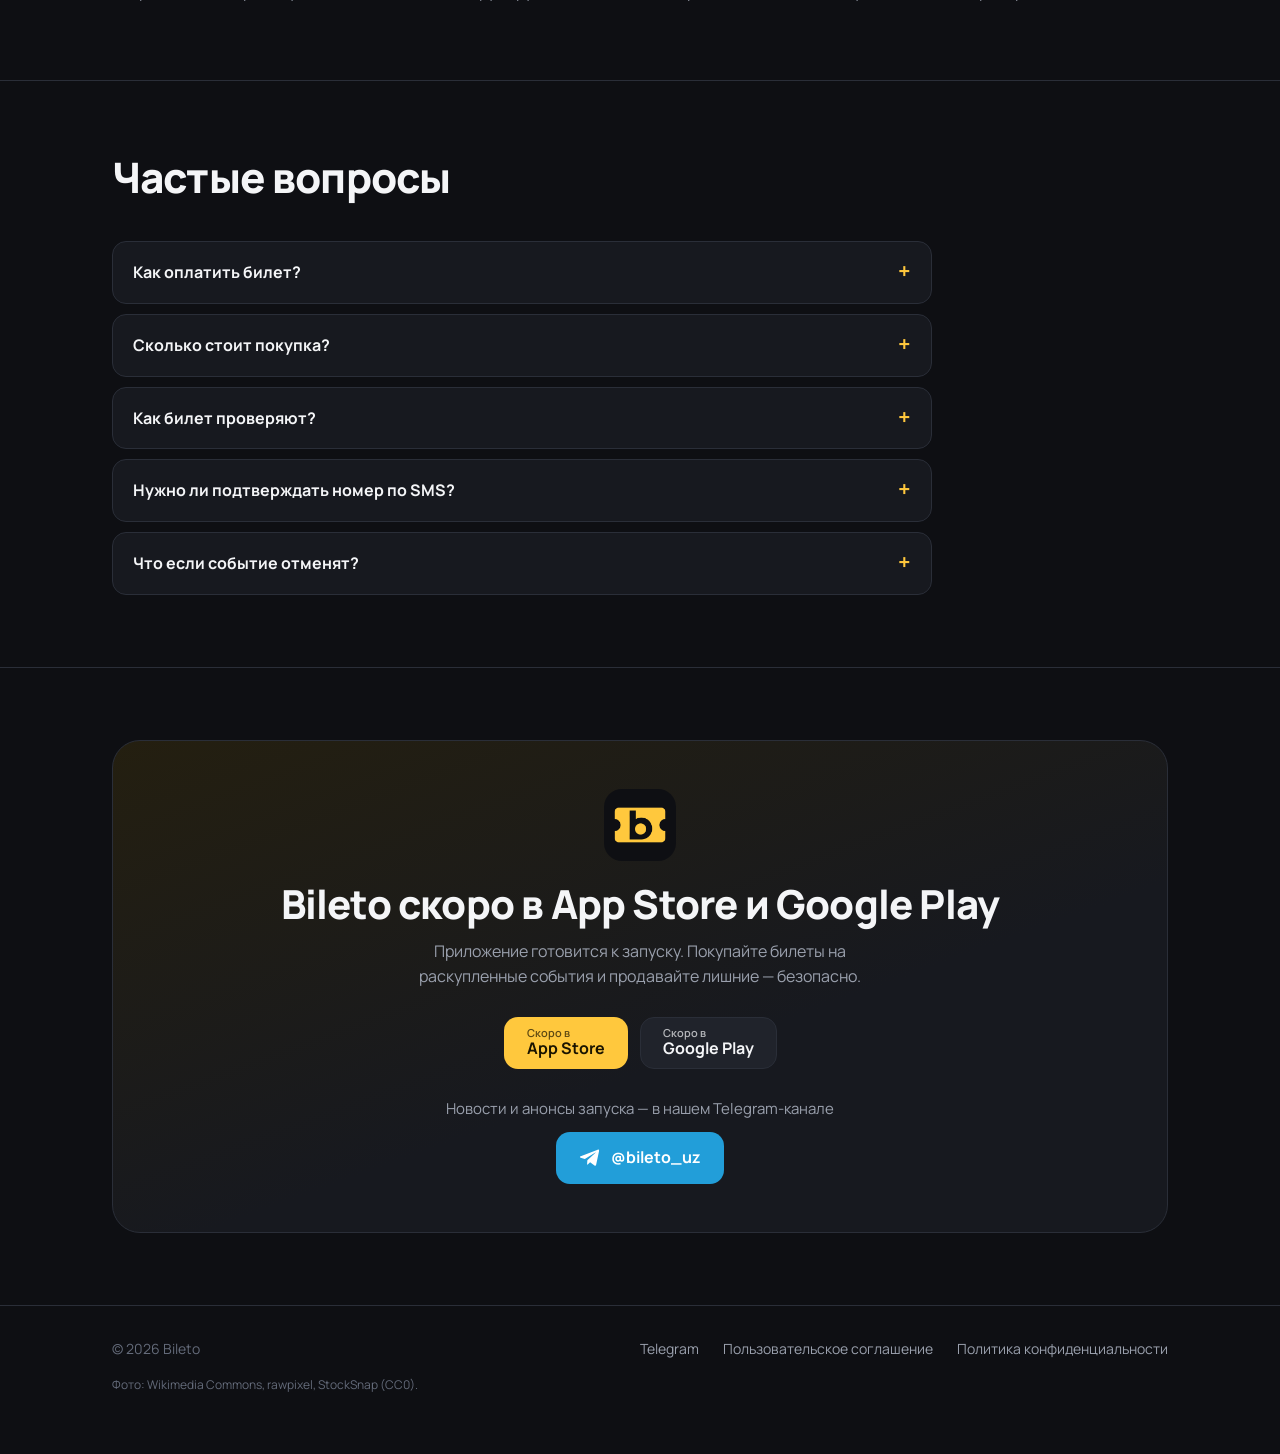
==== commit 700282ad: "Add Uzbek Latin version (/uz-latn/), generated from Cyrillic Co-Authored-By: Claude Opus 5.5 <norepl" ====
--- a/index.html
+++ b/index.html
@@ -5,24 +5,25 @@
 <meta name="viewport" content="width=device-width, initial-scale=1">
 <title>Bileto — купить и продать билеты на концерты в Ташкенте и Узбекистане</title>
 <meta name="description" content="Билеты от людей на раскупленные концерты, спектакли и матчи в Ташкенте, Самарканде и Бухаре. Продайте лишний билет за пару минут — каждую сделку проверяет оператор Bileto.">
-<link rel="canonical" href="https://sultonbekovsarvarbek.github.io/bileto-landing/">
-<link rel="alternate" hreflang="ru" href="https://sultonbekovsarvarbek.github.io/bileto-landing/">
-<link rel="alternate" hreflang="uz" href="https://sultonbekovsarvarbek.github.io/bileto-landing/uz/">
-<link rel="alternate" hreflang="en" href="https://sultonbekovsarvarbek.github.io/bileto-landing/en/">
-<link rel="alternate" hreflang="x-default" href="https://sultonbekovsarvarbek.github.io/bileto-landing/">
+<link rel="canonical" href="https://bileto.uz/">
+<link rel="alternate" hreflang="ru" href="https://bileto.uz/">
+<link rel="alternate" hreflang="uz-Latn" href="https://bileto.uz/uz-latn/">
+<link rel="alternate" hreflang="uz-Cyrl" href="https://bileto.uz/uz/">
+<link rel="alternate" hreflang="en" href="https://bileto.uz/en/">
+<link rel="alternate" hreflang="x-default" href="https://bileto.uz/">
 <meta property="og:type" content="website">
 <meta property="og:site_name" content="Bileto">
-<meta property="og:url" content="https://sultonbekovsarvarbek.github.io/bileto-landing/">
+<meta property="og:url" content="https://bileto.uz/">
 <meta property="og:title" content="Bileto — билеты от людей">
 <meta property="og:description" content="Билеты от людей на раскупленные концерты, спектакли и матчи в Ташкенте, Самарканде и Бухаре. Продайте лишний билет за пару минут — каждую сделку проверяет оператор Bileto.">
-<meta property="og:image" content="https://sultonbekovsarvarbek.github.io/bileto-landing/assets/og-ru.png">
+<meta property="og:image" content="https://bileto.uz/assets/og-ru.png">
 <meta property="og:image:width" content="1200">
 <meta property="og:image:height" content="630">
 <meta property="og:locale" content="ru_RU">
 <meta property="og:locale:alternate" content="uz_UZ">
 <meta property="og:locale:alternate" content="en_US">
 <meta name="twitter:card" content="summary_large_image">
-<script type="application/ld+json">{"@context":"https://schema.org","@graph":[{"@type":"Organization","@id":"https://sultonbekovsarvarbek.github.io/bileto-landing/#org","name":"Bileto","url":"https://sultonbekovsarvarbek.github.io/bileto-landing/","logo":"https://sultonbekovsarvarbek.github.io/bileto-landing/assets/icon.png","sameAs":["https://t.me/bileto_uz"]},{"@type":"WebSite","@id":"https://sultonbekovsarvarbek.github.io/bileto-landing/#website","name":"Bileto","url":"https://sultonbekovsarvarbek.github.io/bileto-landing/","inLanguage":["ru","uz","en"],"publisher":{"@id":"https://sultonbekovsarvarbek.github.io/bileto-landing/#org"}},{"@type":"WebPage","url":"https://sultonbekovsarvarbek.github.io/bileto-landing/","name":"Bileto — купить и продать билеты на концерты в Ташкенте и Узбекистане","description":"Билеты от людей на раскупленные концерты, спектакли и матчи в Ташкенте, Самарканде и Бухаре. Продайте лишний билет за пару минут — каждую сделку проверяет оператор Bileto.","inLanguage":"ru","isPartOf":{"@id":"https://sultonbekovsarvarbek.github.io/bileto-landing/#website"}},{"@type":"FAQPage","inLanguage":"ru","mainEntity":[{"@type":"Question","name":"Как оплатить билет?","acceptedAnswer":{"@type":"Answer","text":"Оплата — вне приложения, после звонка оператора. Он сообщит сумму и способ оплаты."}},{"@type":"Question","name":"Сколько стоит покупка?","acceptedAnswer":{"@type":"Answer","text":"Цена билета, которую указал продавец, плюс сервисный сбор 7%. Итоговая сумма видна до отправки заявки."}},{"@type":"Question","name":"Как билет проверяют?","acceptedAnswer":{"@type":"Answer","text":"Продавец загружает фото билета для модератора, а оператор проверяет билет по каждой заявке до оплаты."}},{"@type":"Question","name":"Нужно ли подтверждать номер по SMS?","acceptedAnswer":{"@type":"Answer","text":"Нет. Для регистрации достаточно имени, номера телефона и роли — покупатель или продавец."}},{"@type":"Question","name":"Что если событие отменят?","acceptedAnswer":{"@type":"Answer","text":"За проведение, перенос и отмену мероприятия отвечает организатор. Подробности — в пользовательском соглашении."}}]}]}</script>
+<script type="application/ld+json">{"@context":"https://schema.org","@graph":[{"@type":"Organization","@id":"https://bileto.uz/#org","name":"Bileto","url":"https://bileto.uz/","logo":"https://bileto.uz/assets/icon.png","sameAs":["https://t.me/bileto_uz"]},{"@type":"WebSite","@id":"https://bileto.uz/#website","name":"Bileto","url":"https://bileto.uz/","inLanguage":["ru","uz-Latn","uz-Cyrl","en"],"publisher":{"@id":"https://bileto.uz/#org"}},{"@type":"WebPage","url":"https://bileto.uz/","name":"Bileto — купить и продать билеты на концерты в Ташкенте и Узбекистане","description":"Билеты от людей на раскупленные концерты, спектакли и матчи в Ташкенте, Самарканде и Бухаре. Продайте лишний билет за пару минут — каждую сделку проверяет оператор Bileto.","inLanguage":"ru","isPartOf":{"@id":"https://bileto.uz/#website"}},{"@type":"FAQPage","inLanguage":"ru","mainEntity":[{"@type":"Question","name":"Как оплатить билет?","acceptedAnswer":{"@type":"Answer","text":"Оплата — вне приложения, после звонка оператора. Он сообщит сумму и способ оплаты."}},{"@type":"Question","name":"Сколько стоит покупка?","acceptedAnswer":{"@type":"Answer","text":"Цена билета, которую указал продавец, плюс сервисный сбор 7%. Итоговая сумма видна до отправки заявки."}},{"@type":"Question","name":"Как билет проверяют?","acceptedAnswer":{"@type":"Answer","text":"Продавец загружает фото билета для модератора, а оператор проверяет билет по каждой заявке до оплаты."}},{"@type":"Question","name":"Нужно ли подтверждать номер по SMS?","acceptedAnswer":{"@type":"Answer","text":"Нет. Для регистрации достаточно имени, номера телефона и роли — покупатель или продавец."}},{"@type":"Question","name":"Что если событие отменят?","acceptedAnswer":{"@type":"Answer","text":"За проведение, перенос и отмену мероприятия отвечает организатор. Подробности — в пользовательском соглашении."}}]}]}</script>
 <meta name="theme-color" content="#0e0f13">
 <link rel="icon" href="assets/favicon.png">
 <link rel="apple-touch-icon" href="assets/logo-256.png">
@@ -40,7 +41,7 @@
     <a href="#sell" data-i18n="navSell">Продавцам</a>
     <a href="#faq" data-i18n="navFaq">Вопросы</a>
   </nav>
-  <nav class="langs" aria-label="Language"><a href="./" hreflang="ru" lang="ru" aria-current="page">RU</a><a href="uz/" hreflang="uz" lang="uz">UZ</a><a href="en/" hreflang="en" lang="en">EN</a></nav>
+  <nav class="langs" aria-label="Language"><a href="./" hreflang="ru" lang="ru" aria-current="page">RU</a><a href="uz-latn/" hreflang="uz-Latn" lang="uz-Latn">UZ</a><a href="uz/" hreflang="uz-Cyrl" lang="uz-Cyrl">ЎЗ</a><a href="en/" hreflang="en" lang="en">EN</a></nav>
 </div></header>
 
 <main>
